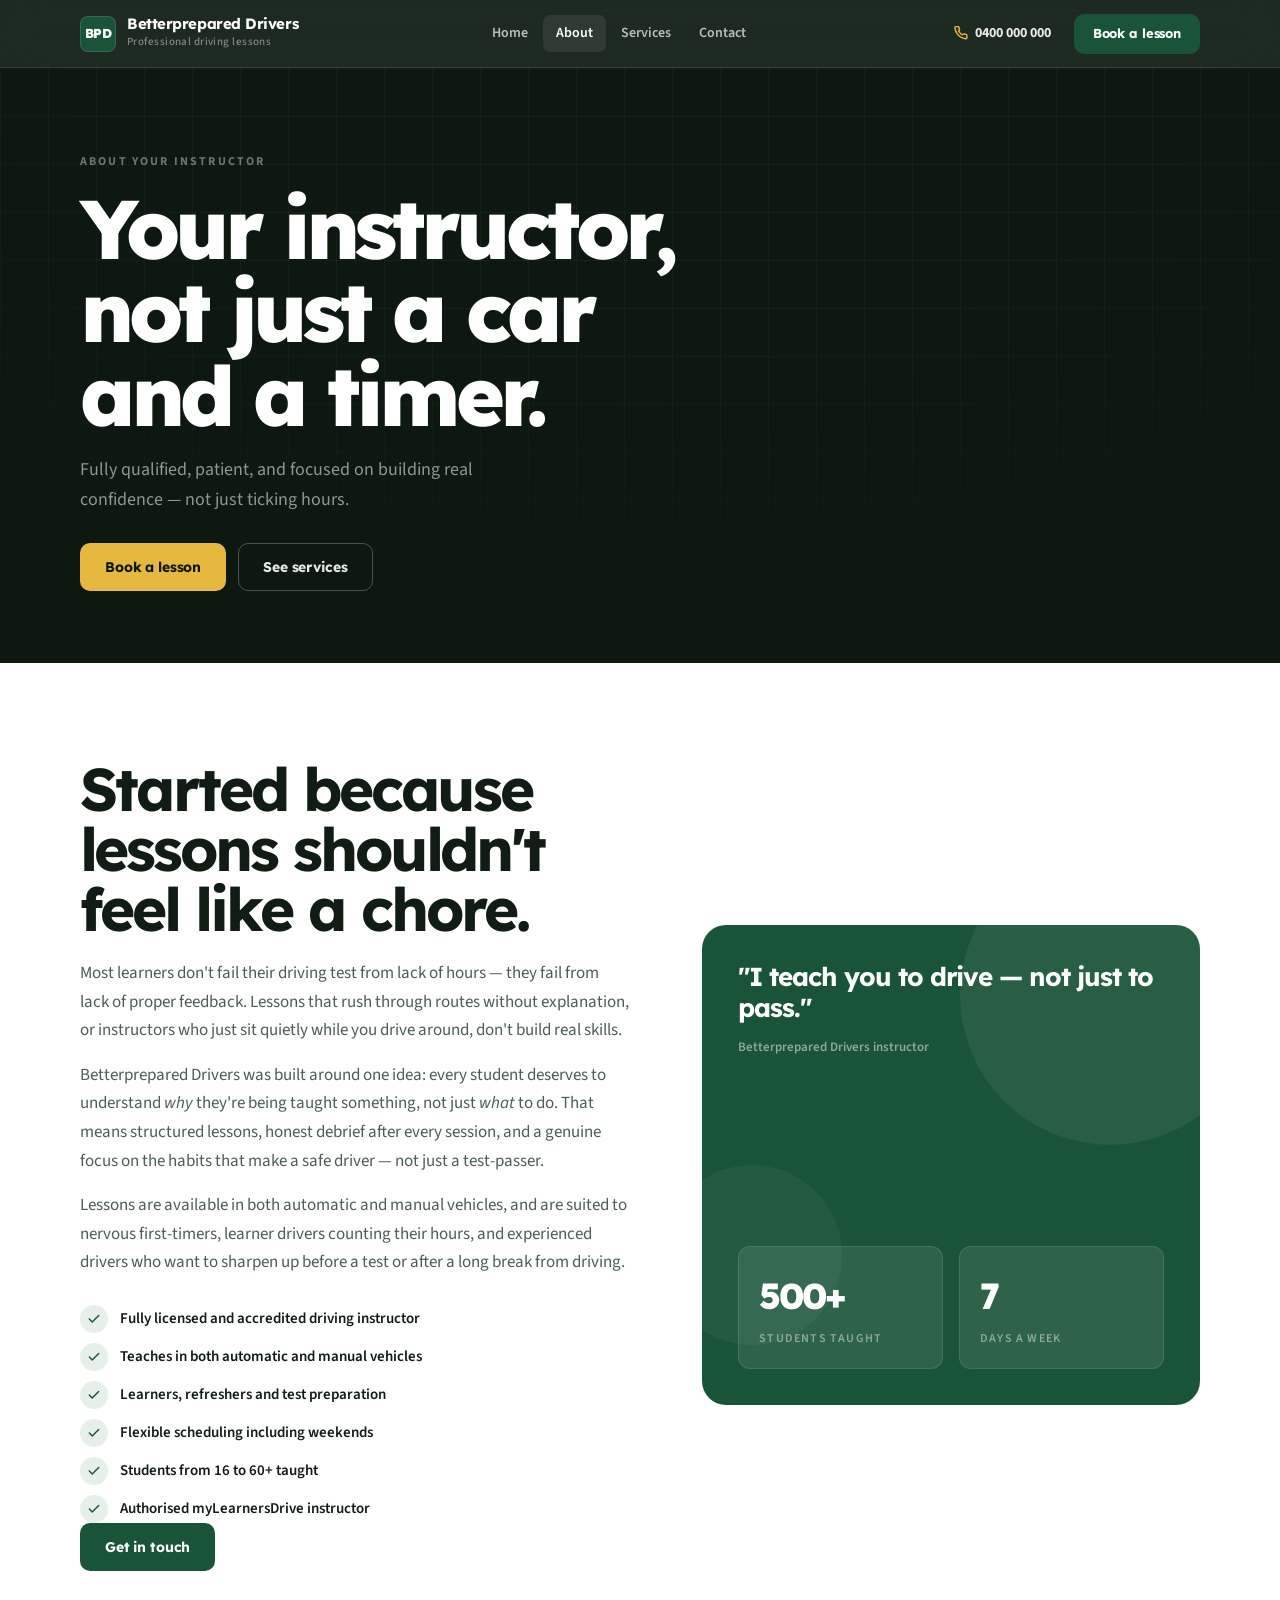
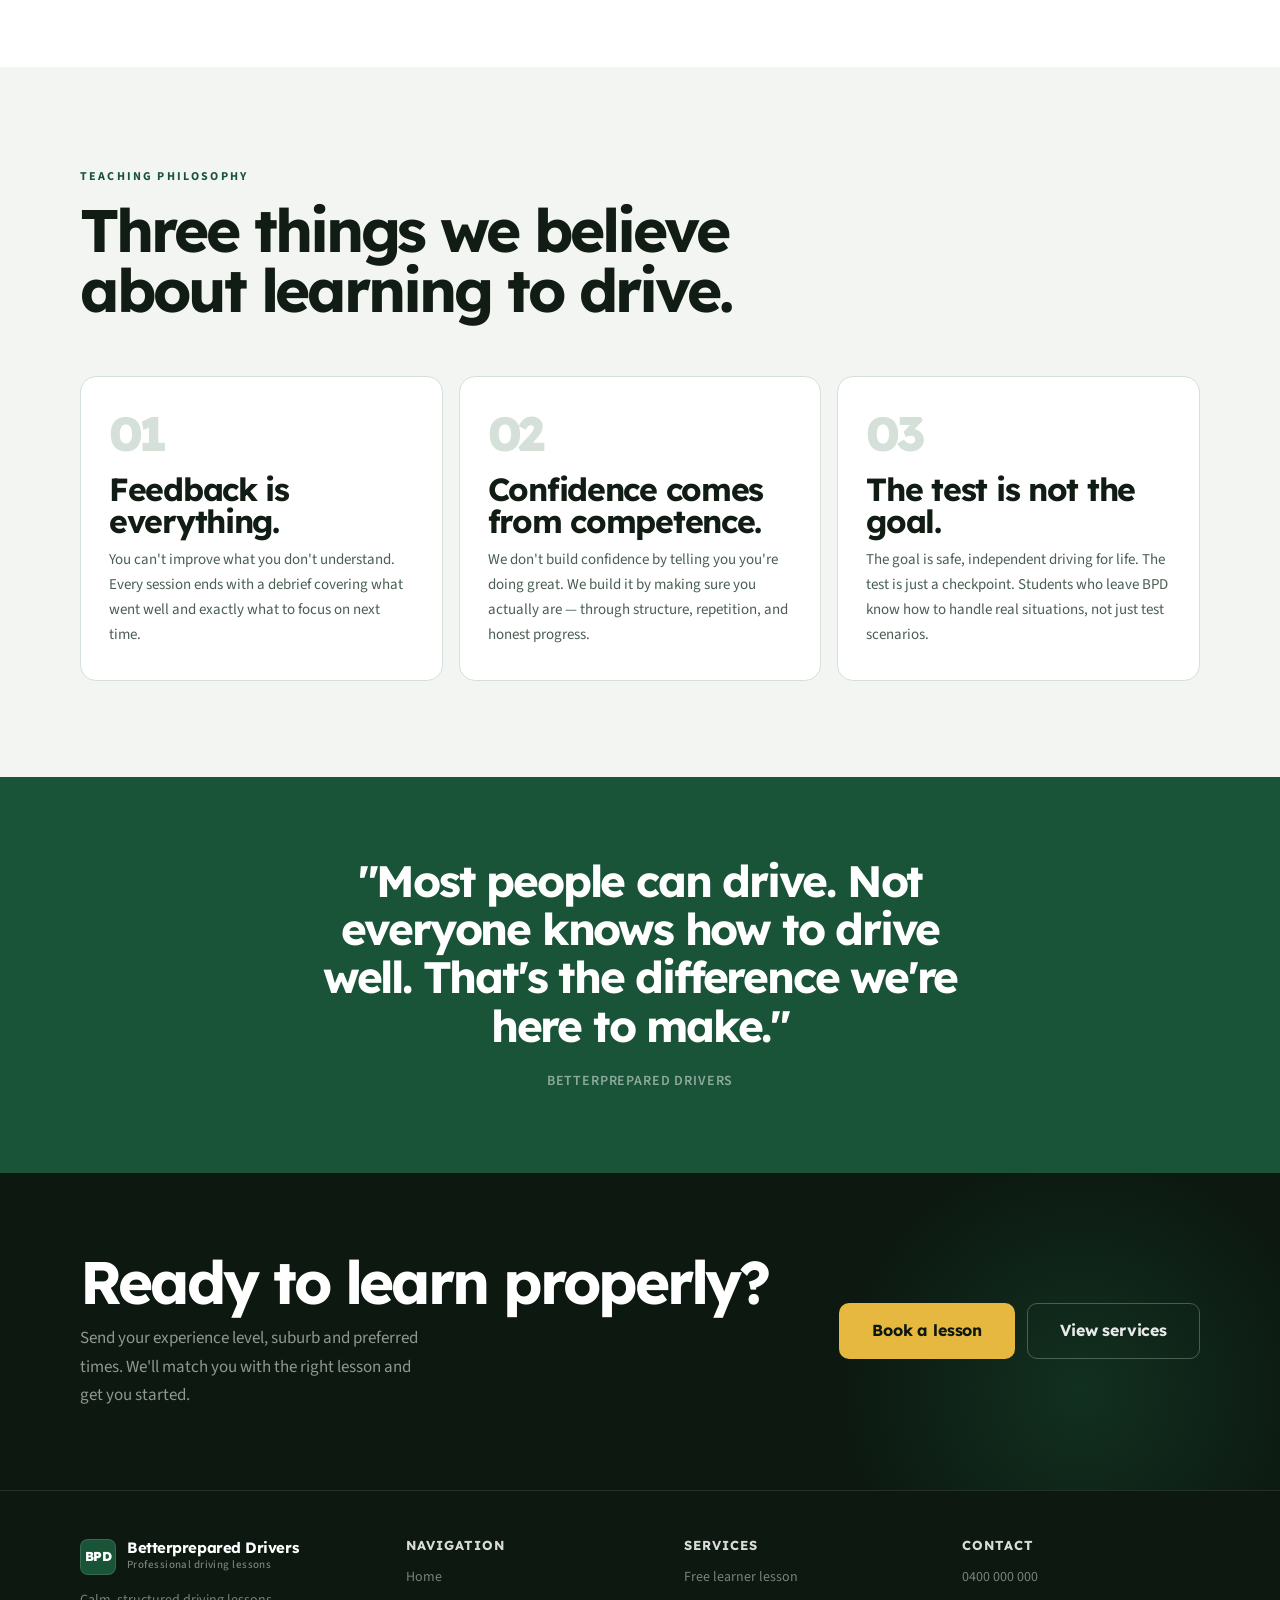
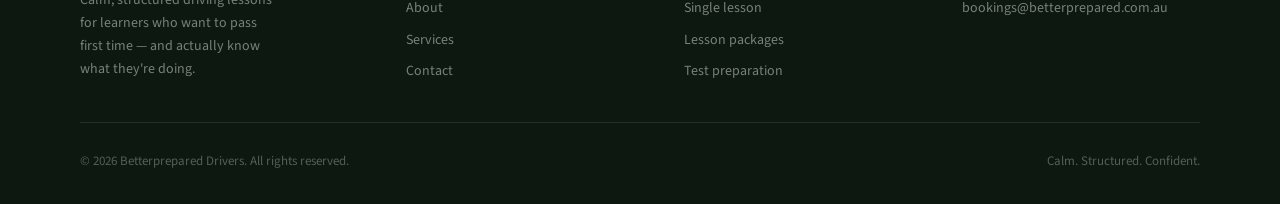
==== about.html @ ff19d05d "Rebuild: 4-page multipage site with shared CSS/JS, dark theme, scroll reveal, counters, FAQ accordio" ====
<!doctype html>
<html lang="en">
<head>
  <meta charset="utf-8">
  <meta name="viewport" content="width=device-width, initial-scale=1">
  <title>About — Betterprepared Drivers</title>
  <meta name="description" content="Meet your driving instructor at Betterprepared Drivers. Fully qualified, patient, and focused on building real confidence behind the wheel.">
  <link rel="preconnect" href="https://fonts.googleapis.com">
  <link rel="preconnect" href="https://fonts.gstatic.com" crossorigin>
  <link rel="stylesheet" href="css/style.css">
</head>
<body>

<nav id="nav" role="navigation" aria-label="Main">
  <div class="wrap nav-inner">
    <a class="nav-logo" href="/" aria-label="BPD home">
      <span class="nav-logo-mark" aria-hidden="true">BPD</span>
      <span class="nav-logo-text">
        <strong>Betterprepared Drivers</strong>
        <small>Professional driving lessons</small>
      </span>
    </a>
    <div class="nav-links">
      <a href="/">Home</a>
      <a href="about.html" class="active">About</a>
      <a href="services.html">Services</a>
      <a href="contact.html">Contact</a>
    </div>
    <div class="nav-right">
      <a class="nav-phone" href="tel:+61400000000">
        <svg width="14" height="14" fill="none" stroke="currentColor" stroke-width="2.5" stroke-linecap="round" stroke-linejoin="round" viewBox="0 0 24 24" aria-hidden="true"><path d="M22 16.92v3a2 2 0 0 1-2.18 2 19.79 19.79 0 0 1-8.63-3.07A19.5 19.5 0 0 1 4.69 12 19.79 19.79 0 0 1 1.61 3.18 2 2 0 0 1 3.59 1h3a2 2 0 0 1 2 1.72c.127.96.361 1.903.7 2.81a2 2 0 0 1-.45 2.11L7.91 8.56a16 16 0 0 0 6.53 6.53l.97-.97a2 2 0 0 1 2.11-.45c.907.339 1.85.573 2.81.7A2 2 0 0 1 22 16.92z"/></svg>
        0400 000 000
      </a>
      <a class="btn btn-green btn-sm" href="contact.html">Book a lesson</a>
      <button class="nav-burger" id="burger" aria-label="Open menu" aria-expanded="false" aria-controls="drawer">
        <span></span><span></span><span></span>
      </button>
    </div>
  </div>
</nav>

<div class="nav-drawer" id="drawer" role="menu">
  <a href="/" role="menuitem">Home</a>
  <a href="about.html" role="menuitem">About</a>
  <a href="services.html" role="menuitem">Services</a>
  <a href="contact.html" role="menuitem">Contact</a>
  <a href="tel:+61400000000" role="menuitem">Call: 0400 000 000</a>
  <a class="btn btn-green" href="contact.html" role="menuitem">Book a lesson</a>
</div>

<main>

  <!-- ── PAGE HERO ── -->
  <section class="page-hero" aria-label="Page header">
    <div class="wrap page-hero-content">
      <span style="display:inline-block;font-size:12px;font-weight:700;letter-spacing:.18em;text-transform:uppercase;color:rgba(255,255,255,.4);margin-bottom:16px;">About your instructor</span>
      <h1>Your instructor,<br>not just a car<br>and a timer.</h1>
      <p>Fully qualified, patient, and focused on building real confidence — not just ticking hours.</p>
      <div class="page-hero-actions">
        <a class="btn btn-gold" href="contact.html">Book a lesson</a>
        <a class="btn btn-outline-white" href="services.html">See services</a>
      </div>
    </div>
  </section>

  <!-- ── STORY ── -->
  <section class="section section--white">
    <div class="wrap">
      <div class="story-grid">
        <div class="story-content reveal">
          <h2>Started because lessons shouldn't feel like a chore.</h2>
          <p>Most learners don't fail their driving test from lack of hours — they fail from lack of proper feedback. Lessons that rush through routes without explanation, or instructors who just sit quietly while you drive around, don't build real skills.</p>
          <p>Betterprepared Drivers was built around one idea: every student deserves to understand <em>why</em> they're being taught something, not just <em>what</em> to do. That means structured lessons, honest debrief after every session, and a genuine focus on the habits that make a safe driver — not just a test-passer.</p>
          <p>Lessons are available in both automatic and manual vehicles, and are suited to nervous first-timers, learner drivers counting their hours, and experienced drivers who want to sharpen up before a test or after a long break from driving.</p>
          <div class="cred-grid">
            <div class="cred-item">
              <span class="cred-icon">
                <svg width="14" height="14" fill="none" stroke="currentColor" stroke-width="2.5" stroke-linecap="round" stroke-linejoin="round" viewBox="0 0 24 24" aria-hidden="true"><polyline points="20 6 9 17 4 12"/></svg>
              </span>
              Fully licensed and accredited driving instructor
            </div>
            <div class="cred-item">
              <span class="cred-icon">
                <svg width="14" height="14" fill="none" stroke="currentColor" stroke-width="2.5" stroke-linecap="round" stroke-linejoin="round" viewBox="0 0 24 24" aria-hidden="true"><polyline points="20 6 9 17 4 12"/></svg>
              </span>
              Teaches in both automatic and manual vehicles
            </div>
            <div class="cred-item">
              <span class="cred-icon">
                <svg width="14" height="14" fill="none" stroke="currentColor" stroke-width="2.5" stroke-linecap="round" stroke-linejoin="round" viewBox="0 0 24 24" aria-hidden="true"><polyline points="20 6 9 17 4 12"/></svg>
              </span>
              Learners, refreshers and test preparation
            </div>
            <div class="cred-item">
              <span class="cred-icon">
                <svg width="14" height="14" fill="none" stroke="currentColor" stroke-width="2.5" stroke-linecap="round" stroke-linejoin="round" viewBox="0 0 24 24" aria-hidden="true"><polyline points="20 6 9 17 4 12"/></svg>
              </span>
              Flexible scheduling including weekends
            </div>
            <div class="cred-item">
              <span class="cred-icon">
                <svg width="14" height="14" fill="none" stroke="currentColor" stroke-width="2.5" stroke-linecap="round" stroke-linejoin="round" viewBox="0 0 24 24" aria-hidden="true"><polyline points="20 6 9 17 4 12"/></svg>
              </span>
              Students from 16 to 60+ taught
            </div>
            <div class="cred-item">
              <span class="cred-icon">
                <svg width="14" height="14" fill="none" stroke="currentColor" stroke-width="2.5" stroke-linecap="round" stroke-linejoin="round" viewBox="0 0 24 24" aria-hidden="true"><polyline points="20 6 9 17 4 12"/></svg>
              </span>
              Authorised myLearnersDrive instructor
            </div>
          </div>
          <a class="btn btn-green" href="contact.html">Get in touch</a>
        </div>

        <div class="reveal reveal-delay-2">
          <div class="story-visual">
            <div class="visual-quote">
              <p>"I teach you to drive — not just to pass."</p>
              <cite>Betterprepared Drivers instructor</cite>
            </div>
            <div class="visual-stat-row">
              <div class="visual-stat">
                <strong>500+</strong>
                <span>Students taught</span>
              </div>
              <div class="visual-stat">
                <strong>7</strong>
                <span>Days a week</span>
              </div>
            </div>
          </div>
        </div>
      </div>
    </div>
  </section>

  <!-- ── PHILOSOPHY ── -->
  <section class="section">
    <div class="wrap">
      <div class="section-header reveal">
        <span class="section-label">Teaching philosophy</span>
        <h2>Three things we believe about learning to drive.</h2>
      </div>
      <div class="phil-grid">
        <div class="phil-card reveal reveal-delay-1">
          <div class="phil-number">01</div>
          <h3>Feedback is everything.</h3>
          <p>You can't improve what you don't understand. Every session ends with a debrief covering what went well and exactly what to focus on next time.</p>
        </div>
        <div class="phil-card reveal reveal-delay-2">
          <div class="phil-number">02</div>
          <h3>Confidence comes from competence.</h3>
          <p>We don't build confidence by telling you you're doing great. We build it by making sure you actually are — through structure, repetition, and honest progress.</p>
        </div>
        <div class="phil-card reveal reveal-delay-3">
          <div class="phil-number">03</div>
          <h3>The test is not the goal.</h3>
          <p>The goal is safe, independent driving for life. The test is just a checkpoint. Students who leave BPD know how to handle real situations, not just test scenarios.</p>
        </div>
      </div>
    </div>
  </section>

  <!-- ── QUOTE ── -->
  <section class="quote-section" aria-label="Philosophy quote">
    <div class="wrap reveal">
      <blockquote>"Most people can drive. Not everyone knows how to drive well. That's the difference we're here to make."</blockquote>
      <cite>Betterprepared Drivers</cite>
    </div>
  </section>

  <!-- ── CTA ── -->
  <section class="cta-strip">
    <div class="wrap cta-strip-inner reveal">
      <div>
        <h2>Ready to learn properly?</h2>
        <p>Send your experience level, suburb and preferred times. We'll match you with the right lesson and get you started.</p>
      </div>
      <div class="cta-strip-actions">
        <a class="btn btn-gold btn-lg" href="contact.html">Book a lesson</a>
        <a class="btn btn-outline-white btn-lg" href="services.html">View services</a>
      </div>
    </div>
  </section>

</main>

<footer>
  <div class="wrap">
    <div class="footer-grid">
      <div class="footer-brand">
        <div class="nav-logo">
          <span class="nav-logo-mark" aria-hidden="true">BPD</span>
          <span class="nav-logo-text">
            <strong>Betterprepared Drivers</strong>
            <small>Professional driving lessons</small>
          </span>
        </div>
        <p>Calm, structured driving lessons for learners who want to pass first time — and actually know what they're doing.</p>
      </div>
      <div class="footer-col">
        <h4>Navigation</h4>
        <nav class="footer-links" aria-label="Footer">
          <a href="/">Home</a>
          <a href="about.html">About</a>
          <a href="services.html">Services</a>
          <a href="contact.html">Contact</a>
        </nav>
      </div>
      <div class="footer-col">
        <h4>Services</h4>
        <nav class="footer-links" aria-label="Services">
          <a href="services.html#free">Free learner lesson</a>
          <a href="services.html#single">Single lesson</a>
          <a href="services.html#package">Lesson packages</a>
          <a href="services.html#test">Test preparation</a>
        </nav>
      </div>
      <div class="footer-col">
        <h4>Contact</h4>
        <div class="footer-links">
          <a href="tel:+61400000000">0400 000 000</a>
          <a href="mailto:bookings@betterprepared.com.au">bookings@betterprepared.com.au</a>
        </div>
      </div>
    </div>
    <div class="footer-bottom">
      <span>© 2026 Betterprepared Drivers. All rights reserved.</span>
      <span>Calm. Structured. Confident.</span>
    </div>
  </div>
</footer>

<script src="js/main.js" defer></script>
</body>
</html>
---- css/style.css ----
/* ─────────────────────────────────────────
   BPD DRIVING SCHOOL — Design System
   Fonts: Lexend (headings) + Source Sans 3 (body)
   ───────────────────────────────────────── */

@import url('https://fonts.googleapis.com/css2?family=Lexend:wght@300;400;500;600;700;800&family=Source+Sans+3:wght@300;400;500;600;700&display=swap');

/* ── TOKENS ── */
:root {
  --green:       #1a5438;
  --green-hover: #1f6644;
  --green-pale:  #e6f0e9;
  --gold:        #e6b840;
  --gold-pale:   #fdf6e0;

  --dark:        #0c1810;
  --dark-2:      #142018;
  --ink:         #111c14;
  --mid:         #4a5e52;
  --faint:       #8fa898;

  --bg:          #f3f5f3;
  --white:       #ffffff;
  --rule:        #d4e0d8;
  --rule-dark:   rgba(255,255,255,.10);

  --shadow-sm:   0 1px 3px rgba(12,24,16,.08);
  --shadow:      0 4px 20px rgba(12,24,16,.10);
  --shadow-lg:   0 16px 56px rgba(12,24,16,.14);
  --shadow-hero: 0 32px 80px rgba(12,24,16,.24);

  --ease:        cubic-bezier(0.16, 1, 0.3, 1);
  --ease-io:     cubic-bezier(0.4, 0, 0.2, 1);

  --r:    10px;
  --r-lg: 16px;
  --r-xl: 24px;

  --wrap: min(1120px, calc(100% - 48px));
  --section-y: 96px;
}

/* ── RESET ── */
*, *::before, *::after { box-sizing: border-box; margin: 0; padding: 0; }
html { scroll-behavior: smooth; font-size: 16px; }
body { background: var(--bg); color: var(--ink); font-family: 'Source Sans 3', system-ui, sans-serif; line-height: 1.6; -webkit-font-smoothing: antialiased; overflow-x: hidden; }
img { display: block; max-width: 100%; }
a { color: inherit; text-decoration: none; }
button { font: inherit; cursor: pointer; border: none; background: none; }
ul { list-style: none; }

/* ── BASE TYPOGRAPHY ── */
h1, h2, h3, h4, h5 {
  font-family: 'Lexend', sans-serif;
  line-height: 1.0;
  letter-spacing: -0.04em;
  font-weight: 700;
}

h1 { font-size: clamp(52px, 7.5vw, 104px); font-weight: 800; letter-spacing: -0.06em; }
h2 { font-size: clamp(36px, 5vw, 60px); letter-spacing: -0.05em; }
h3 { font-size: clamp(22px, 3vw, 32px); letter-spacing: -0.04em; }
h4 { font-size: clamp(18px, 2vw, 22px); letter-spacing: -0.03em; }

p { font-size: 17px; line-height: 1.68; color: var(--mid); }

strong { font-weight: 700; color: var(--ink); }

/* ── LAYOUT ── */
.wrap { width: var(--wrap); margin: 0 auto; }

.section { padding: var(--section-y) 0; }
.section--dark { background: var(--dark); }
.section--green { background: var(--green); }
.section--white { background: var(--white); }

hr.rule { border: none; border-top: 1px solid var(--rule); }

/* ── NAV ── */
#nav {
  position: sticky;
  top: 0;
  z-index: 100;
  height: 68px;
  display: flex;
  align-items: center;
  background: rgba(11,24,16,.92);
  border-bottom: 1px solid var(--rule-dark);
  backdrop-filter: blur(20px);
  -webkit-backdrop-filter: blur(20px);
  transition: background var(--ease-io) 200ms;
}

#nav.scrolled {
  background: rgba(11,24,16,.97);
}

.nav-inner {
  display: flex;
  align-items: center;
  justify-content: space-between;
  gap: 24px;
}

.nav-logo {
  display: flex;
  align-items: center;
  gap: 11px;
  flex-shrink: 0;
}

.nav-logo-mark {
  width: 36px;
  height: 36px;
  background: var(--green);
  border-radius: 8px;
  display: grid;
  place-items: center;
  font-family: 'Lexend', sans-serif;
  font-size: 13px;
  font-weight: 800;
  color: #fff;
  letter-spacing: -0.05em;
  border: 1px solid rgba(255,255,255,.12);
}

.nav-logo-text strong {
  display: block;
  font-family: 'Lexend', sans-serif;
  font-size: 15px;
  font-weight: 700;
  color: #fff;
  letter-spacing: -0.03em;
  line-height: 1.1;
}

.nav-logo-text small {
  display: block;
  font-size: 11px;
  font-weight: 500;
  color: rgba(255,255,255,.45);
  letter-spacing: .04em;
}

.nav-links {
  display: flex;
  align-items: center;
  gap: 2px;
}

.nav-links a {
  padding: 7px 13px;
  border-radius: 7px;
  font-size: 14px;
  font-weight: 600;
  color: rgba(255,255,255,.7);
  transition: color var(--ease-io) 150ms, background var(--ease-io) 150ms;
}

.nav-links a:hover,
.nav-links a.active {
  color: #fff;
  background: rgba(255,255,255,.08);
}

.nav-links a.active {
  color: #fff;
}

.nav-right {
  display: flex;
  align-items: center;
  gap: 10px;
}

.nav-phone {
  display: flex;
  align-items: center;
  gap: 7px;
  font-size: 14px;
  font-weight: 700;
  color: rgba(255,255,255,.9);
  padding: 7px 13px;
  border-radius: 7px;
  transition: background var(--ease-io) 150ms;
}

.nav-phone:hover { background: rgba(255,255,255,.08); }
.nav-phone svg { color: var(--gold); flex-shrink: 0; }

/* ── HAMBURGER ── */
.nav-burger {
  display: none;
  flex-direction: column;
  justify-content: center;
  gap: 5px;
  width: 36px;
  height: 36px;
  padding: 6px;
  cursor: pointer;
  border-radius: 7px;
  transition: background var(--ease-io) 150ms;
}

.nav-burger:hover { background: rgba(255,255,255,.08); }

.nav-burger span {
  display: block;
  height: 2px;
  background: rgba(255,255,255,.85);
  border-radius: 2px;
  transition: transform var(--ease) 250ms, opacity var(--ease-io) 150ms, width var(--ease-io) 150ms;
}

.nav-burger span:first-child  { width: 22px; }
.nav-burger span:nth-child(2) { width: 16px; }
.nav-burger span:last-child   { width: 20px; }

body.nav-open .nav-burger span:first-child  { transform: translateY(7px) rotate(45deg); width: 22px; }
body.nav-open .nav-burger span:nth-child(2) { opacity: 0; }
body.nav-open .nav-burger span:last-child   { transform: translateY(-7px) rotate(-45deg); width: 22px; }

/* ── MOBILE DRAWER ── */
.nav-drawer {
  display: none;
  position: fixed;
  top: 68px;
  left: 0;
  right: 0;
  background: var(--dark-2);
  border-bottom: 1px solid var(--rule-dark);
  padding: 16px;
  z-index: 99;
  flex-direction: column;
  gap: 4px;
  transform: translateY(-8px);
  opacity: 0;
  transition: transform var(--ease) 250ms, opacity var(--ease-io) 200ms;
}

.nav-drawer.open {
  display: flex;
  transform: translateY(0);
  opacity: 1;
}

.nav-drawer a {
  padding: 12px 14px;
  font-size: 16px;
  font-weight: 600;
  color: rgba(255,255,255,.8);
  border-radius: 8px;
  transition: background var(--ease-io) 150ms, color var(--ease-io) 150ms;
}

.nav-drawer a:hover { background: rgba(255,255,255,.07); color: #fff; }

.nav-drawer .btn { width: 100%; justify-content: center; margin-top: 8px; }

/* ── BUTTONS ── */
.btn {
  display: inline-flex;
  align-items: center;
  justify-content: center;
  gap: 8px;
  height: 48px;
  padding: 0 24px;
  border-radius: var(--r);
  font-family: 'Lexend', sans-serif;
  font-size: 14px;
  font-weight: 700;
  letter-spacing: -0.01em;
  white-space: nowrap;
  cursor: pointer;
  transition: transform var(--ease) 180ms, box-shadow var(--ease) 180ms, background var(--ease-io) 150ms;
  border: 1.5px solid transparent;
}

.btn:hover { transform: translateY(-2px); }
.btn:active { transform: translateY(0); }

.btn-green  { background: var(--green); color: #fff; }
.btn-green:hover { background: var(--green-hover); box-shadow: 0 8px 24px rgba(26,84,56,.32); }

.btn-gold   { background: var(--gold); color: var(--dark); }
.btn-gold:hover { box-shadow: 0 8px 24px rgba(230,184,64,.32); }

.btn-outline {
  background: transparent;
  color: var(--ink);
  border-color: var(--rule);
}
.btn-outline:hover { border-color: var(--green); color: var(--green); background: var(--green-pale); box-shadow: none; }

.btn-outline-white {
  background: transparent;
  color: rgba(255,255,255,.9);
  border-color: rgba(255,255,255,.25);
}
.btn-outline-white:hover { background: rgba(255,255,255,.08); border-color: rgba(255,255,255,.4); box-shadow: none; }

.btn-white { background: #fff; color: var(--green); }
.btn-white:hover { background: var(--green-pale); box-shadow: none; }

.btn-sm { height: 40px; padding: 0 18px; font-size: 13px; }
.btn-lg { height: 56px; padding: 0 32px; font-size: 16px; }

/* ── HERO (HOME) ── */
.hero {
  background: var(--dark);
  min-height: calc(100dvh - 68px);
  display: flex;
  align-items: center;
  padding: 64px 0 80px;
  position: relative;
  overflow: hidden;
}

.hero > .wrap {
  width: var(--wrap);
  margin: 0 auto;
}

.hero::before {
  content: "";
  position: absolute;
  inset: 0;
  background-image:
    linear-gradient(rgba(255,255,255,.04) 1px, transparent 1px),
    linear-gradient(90deg, rgba(255,255,255,.04) 1px, transparent 1px);
  background-size: 48px 48px;
  mask-image: radial-gradient(ellipse 80% 70% at 50% 40%, #000 20%, transparent 100%);
  pointer-events: none;
}

.hero::after {
  content: "";
  position: absolute;
  width: 600px;
  height: 600px;
  border-radius: 50%;
  background: radial-gradient(circle, rgba(26,84,56,.35), transparent 70%);
  top: -100px;
  right: -100px;
  pointer-events: none;
}

.hero-content { position: relative; z-index: 2; }

.hero-label {
  display: inline-flex;
  align-items: center;
  gap: 10px;
  margin-bottom: 24px;
  font-size: 12px;
  font-weight: 700;
  letter-spacing: .18em;
  text-transform: uppercase;
  color: var(--gold);
}

.hero-label::before {
  content: "";
  display: block;
  width: 24px;
  height: 2px;
  background: var(--gold);
  border-radius: 2px;
}

.hero h1 {
  color: #fff;
  line-height: .92;
  max-width: 12ch;
}

.hero h1 em {
  font-style: normal;
  color: var(--gold);
}

.hero-sub {
  max-width: 46ch;
  margin-top: 24px;
  color: rgba(255,255,255,.6);
  font-size: 18px;
  line-height: 1.6;
}

.hero-actions {
  display: flex;
  gap: 12px;
  flex-wrap: wrap;
  margin-top: 36px;
}

.hero-meta {
  display: flex;
  gap: 0;
  margin-top: 44px;
  padding-top: 32px;
  border-top: 1px solid var(--rule-dark);
}

.hero-stat {
  padding-right: 28px;
  margin-right: 28px;
  border-right: 1px solid var(--rule-dark);
}

.hero-stat:last-child { border: none; margin-right: 0; padding-right: 0; }

.hero-stat strong {
  display: block;
  font-family: 'Lexend', sans-serif;
  font-size: 28px;
  font-weight: 800;
  letter-spacing: -0.05em;
  color: #fff;
}

.hero-stat span {
  display: block;
  font-size: 12px;
  font-weight: 600;
  text-transform: uppercase;
  letter-spacing: .1em;
  color: rgba(255,255,255,.4);
  margin-top: 2px;
}

/* ── SCENE WRAP ── */
.scene-wrap {
  position: relative;
  z-index: 2;
  border-radius: var(--r-xl);
  overflow: hidden;
  min-height: 560px;
  border: 1px solid rgba(255,255,255,.1);
  box-shadow: var(--shadow-hero);
  background: linear-gradient(160deg, #1a3028 0%, #0c1810 60%, #162018 100%);
}

#canvas {
  position: absolute;
  inset: 0;
  width: 100%;
  height: 100%;
}

.scene-chip {
  position: absolute;
  bottom: 16px;
  left: 16px;
  right: 16px;
  display: flex;
  align-items: center;
  justify-content: space-between;
  gap: 12px;
  padding: 14px 18px;
  background: rgba(12,24,16,.72);
  backdrop-filter: blur(16px);
  border-radius: 12px;
  border: 1px solid rgba(255,255,255,.1);
}

.scene-chip p { font-size: 13px; font-weight: 700; color: #fff; margin: 0; }
.scene-chip span { font-size: 11px; font-weight: 500; color: rgba(255,255,255,.45); display: block; margin-top: 2px; }

.chip-badge {
  flex-shrink: 0;
  padding: 6px 12px;
  border-radius: 999px;
  background: rgba(230,184,64,.15);
  border: 1px solid rgba(230,184,64,.25);
  color: var(--gold);
  font-size: 12px;
  font-weight: 700;
}

/* ── MARQUEE ── */
.marquee-strip {
  background: var(--green);
  padding: 14px 0;
  overflow: hidden;
}

.marquee-track {
  display: flex;
  gap: 40px;
  width: max-content;
  animation: marquee 28s linear infinite;
}

.marquee-track:hover { animation-play-state: paused; }

@keyframes marquee {
  from { transform: translateX(0); }
  to   { transform: translateX(-50%); }
}

.marquee-item {
  display: flex;
  align-items: center;
  gap: 10px;
  white-space: nowrap;
  font-size: 13px;
  font-weight: 700;
  color: rgba(255,255,255,.85);
  letter-spacing: .02em;
}

.marquee-item svg {
  color: var(--gold);
  flex-shrink: 0;
}

.marquee-dot {
  width: 4px;
  height: 4px;
  border-radius: 50%;
  background: rgba(255,255,255,.3);
  flex-shrink: 0;
}

/* ── SECTION HEADER ── */
.section-header {
  margin-bottom: 56px;
}

.section-header.center { text-align: center; }

.section-label {
  display: inline-block;
  font-size: 12px;
  font-weight: 700;
  letter-spacing: .18em;
  text-transform: uppercase;
  color: var(--green);
  margin-bottom: 14px;
}

.section-label--gold { color: var(--gold); }
.section-label--white { color: rgba(255,255,255,.5); }

.section-header h2 { max-width: 18ch; }
.section-header.center h2 { max-width: 100%; }

.section-header p {
  max-width: 54ch;
  margin-top: 16px;
  font-size: 18px;
}

.section-header.center p { margin: 16px auto 0; }

/* ── STATS SECTION ── */
.stats-grid {
  display: grid;
  grid-template-columns: repeat(4, 1fr);
  gap: 0;
  border: 1px solid var(--rule);
  border-radius: var(--r-lg);
  overflow: hidden;
  background: var(--white);
  box-shadow: var(--shadow);
}

.stat-block {
  padding: 36px 32px;
  border-right: 1px solid var(--rule);
  transition: background var(--ease-io) 200ms;
}

.stat-block:last-child { border-right: none; }

.stat-block:hover { background: var(--green-pale); }

.stat-number {
  font-family: 'Lexend', sans-serif;
  font-size: 52px;
  font-weight: 800;
  letter-spacing: -0.06em;
  color: var(--green);
  line-height: 1;
  transition: transform var(--ease) 300ms;
}

.stat-block:hover .stat-number { transform: scale(1.04); }

.stat-suffix { font-size: 28px; color: var(--gold); }

.stat-label {
  margin-top: 8px;
  font-size: 14px;
  font-weight: 600;
  color: var(--mid);
  line-height: 1.4;
}

/* ── STEPS (HOW IT WORKS) ── */
.steps-grid {
  display: grid;
  grid-template-columns: repeat(3, 1fr);
  gap: 24px;
  position: relative;
}

.steps-grid::before {
  content: "";
  position: absolute;
  top: 24px;
  left: calc(33.33% / 2);
  right: calc(33.33% / 2);
  height: 1px;
  background: linear-gradient(90deg, var(--green) 0%, var(--green) 100%);
  opacity: .2;
  pointer-events: none;
}

.step-card {
  background: var(--white);
  border: 1px solid var(--rule);
  border-radius: var(--r-lg);
  padding: 32px 28px;
  position: relative;
  transition: transform var(--ease) 200ms, box-shadow var(--ease) 200ms;
}

.step-card:hover { transform: translateY(-4px); box-shadow: var(--shadow-lg); }

.step-num {
  width: 48px;
  height: 48px;
  border-radius: 12px;
  background: var(--dark);
  color: #fff;
  display: grid;
  place-items: center;
  font-family: 'Lexend', sans-serif;
  font-size: 15px;
  font-weight: 800;
  margin-bottom: 20px;
}

.step-card h3 { font-size: 22px; margin-bottom: 10px; }
.step-card p  { font-size: 15px; }

/* ── SERVICE CARDS (HOME PREVIEW) ── */
.service-cards {
  display: grid;
  grid-template-columns: repeat(2, 1fr);
  gap: 16px;
}

.sc {
  background: var(--white);
  border: 1px solid var(--rule);
  border-radius: var(--r-lg);
  padding: 32px;
  display: flex;
  flex-direction: column;
  gap: 12px;
  position: relative;
  overflow: hidden;
  transition: transform var(--ease) 200ms, box-shadow var(--ease) 200ms, border-color var(--ease-io) 150ms;
}

.sc:hover { transform: translateY(-3px); box-shadow: var(--shadow-lg); border-color: var(--green); }

.sc::before {
  content: "";
  position: absolute;
  left: 0;
  top: 0;
  bottom: 0;
  width: 3px;
  background: var(--rule);
  transition: background var(--ease-io) 200ms;
}

.sc:hover::before { background: var(--green); }

.sc.featured { background: var(--green); border-color: transparent; color: #fff; }
.sc.featured::before { background: var(--gold); }

.sc-tag {
  font-size: 11px;
  font-weight: 700;
  letter-spacing: .14em;
  text-transform: uppercase;
  color: var(--green);
}

.sc.featured .sc-tag { color: rgba(255,255,255,.5); }

.sc h3 { font-size: 22px; letter-spacing: -0.04em; }
.sc p  { font-size: 15px; color: var(--mid); flex: 1; line-height: 1.6; }
.sc.featured p { color: rgba(255,255,255,.7); }

.sc-list {
  display: grid;
  gap: 6px;
}

.sc-list li {
  display: flex;
  align-items: flex-start;
  gap: 10px;
  font-size: 14px;
  font-weight: 600;
  color: var(--mid);
}

.sc-list li svg { flex-shrink: 0; margin-top: 3px; color: var(--green); }
.sc.featured .sc-list li { color: rgba(255,255,255,.75); }
.sc.featured .sc-list li svg { color: var(--gold); }

.sc .btn { align-self: flex-start; margin-top: 4px; }

/* ── TESTIMONIALS ── */
.testimonials-grid {
  display: grid;
  grid-template-columns: repeat(3, 1fr);
  gap: 16px;
}

.review {
  background: var(--white);
  border: 1px solid var(--rule);
  border-radius: var(--r-lg);
  padding: 28px;
  display: flex;
  flex-direction: column;
  gap: 16px;
  transition: transform var(--ease) 200ms, box-shadow var(--ease) 200ms;
}

.review:hover { transform: translateY(-3px); box-shadow: var(--shadow); }

.review-stars {
  display: flex;
  gap: 3px;
}

.review-stars svg { color: var(--gold); }

.review blockquote {
  font-size: 15px;
  line-height: 1.7;
  color: #2a3e32;
  flex: 1;
  font-style: normal;
}

.review-author {
  display: flex;
  align-items: center;
  gap: 12px;
}

.review-avatar {
  width: 38px;
  height: 38px;
  border-radius: 50%;
  background: var(--green-pale);
  display: grid;
  place-items: center;
  font-family: 'Lexend', sans-serif;
  font-size: 13px;
  font-weight: 700;
  color: var(--green);
  flex-shrink: 0;
}

.review-info strong {
  display: block;
  font-size: 14px;
  font-weight: 700;
  color: var(--ink);
}

.review-info span {
  display: block;
  font-size: 12px;
  color: var(--faint);
}

/* ── CTA STRIP ── */
.cta-strip {
  background: var(--dark);
  padding: 80px 0;
  position: relative;
  overflow: hidden;
}

.cta-strip::before {
  content: "";
  position: absolute;
  width: 500px;
  height: 500px;
  border-radius: 50%;
  background: radial-gradient(circle, rgba(26,84,56,.4), transparent 70%);
  bottom: -150px;
  right: -50px;
  pointer-events: none;
}

.cta-strip-inner {
  display: flex;
  align-items: center;
  justify-content: space-between;
  gap: 40px;
  position: relative;
  z-index: 1;
}

.cta-strip h2 { color: #fff; max-width: 18ch; line-height: .96; }
.cta-strip p  { color: rgba(255,255,255,.55); font-size: 17px; margin-top: 14px; max-width: 44ch; }

.cta-strip-actions { display: flex; gap: 12px; flex-wrap: wrap; flex-shrink: 0; }

/* ── PAGE HERO (INNER PAGES) ── */
.page-hero {
  background: var(--dark);
  padding: 80px 0 72px;
  position: relative;
  overflow: hidden;
}

.page-hero::before {
  content: "";
  position: absolute;
  inset: 0;
  background-image:
    linear-gradient(rgba(255,255,255,.035) 1px, transparent 1px),
    linear-gradient(90deg, rgba(255,255,255,.035) 1px, transparent 1px);
  background-size: 48px 48px;
  mask-image: radial-gradient(ellipse 90% 100% at 50% 0%, #000 40%, transparent 100%);
  pointer-events: none;
}

.page-hero-content { position: relative; z-index: 1; }

.page-hero h1 {
  color: #fff;
  font-size: clamp(48px, 6.5vw, 88px);
  max-width: 16ch;
}

.page-hero p {
  color: rgba(255,255,255,.55);
  font-size: 18px;
  margin-top: 18px;
  max-width: 50ch;
}

.page-hero-actions { display: flex; gap: 12px; margin-top: 28px; flex-wrap: wrap; }

/* ── ABOUT PAGE ── */
.story-grid {
  display: grid;
  grid-template-columns: 1.05fr .95fr;
  gap: 72px;
  align-items: center;
}

.story-content h2 { margin-bottom: 20px; }

.story-content p { margin-bottom: 16px; }

.story-content p:last-of-type { margin-bottom: 28px; }

.cred-grid {
  display: grid;
  gap: 10px;
  margin-top: 28px;
}

.cred-item {
  display: flex;
  align-items: center;
  gap: 12px;
  font-size: 15px;
  font-weight: 600;
  color: var(--ink);
}

.cred-icon {
  width: 28px;
  height: 28px;
  border-radius: 50%;
  background: var(--green-pale);
  display: grid;
  place-items: center;
  flex-shrink: 0;
}

.cred-icon svg { color: var(--green); }

.story-visual {
  border-radius: var(--r-xl);
  background: var(--green);
  min-height: 480px;
  display: flex;
  flex-direction: column;
  justify-content: space-between;
  padding: 36px;
  position: relative;
  overflow: hidden;
}

.story-visual::before {
  content: "";
  position: absolute;
  width: 300px;
  height: 300px;
  border-radius: 50%;
  background: rgba(255,255,255,.06);
  top: -80px;
  right: -60px;
  pointer-events: none;
}

.story-visual::after {
  content: "";
  position: absolute;
  width: 180px;
  height: 180px;
  border-radius: 50%;
  background: rgba(255,255,255,.04);
  bottom: 60px;
  left: -40px;
  pointer-events: none;
}

.visual-quote {
  position: relative;
  z-index: 1;
}

.visual-quote p {
  font-family: 'Lexend', sans-serif;
  font-size: 26px;
  font-weight: 700;
  color: #fff;
  line-height: 1.2;
  letter-spacing: -0.04em;
  margin: 0;
}

.visual-quote cite {
  display: block;
  font-size: 13px;
  font-weight: 600;
  color: rgba(255,255,255,.5);
  margin-top: 14px;
  font-style: normal;
}

.visual-stat-row {
  display: grid;
  grid-template-columns: 1fr 1fr;
  gap: 16px;
  position: relative;
  z-index: 1;
}

.visual-stat {
  background: rgba(255,255,255,.09);
  border-radius: 12px;
  padding: 20px;
  border: 1px solid rgba(255,255,255,.1);
}

.visual-stat strong {
  display: block;
  font-family: 'Lexend', sans-serif;
  font-size: 36px;
  font-weight: 800;
  letter-spacing: -0.06em;
  color: #fff;
}

.visual-stat span {
  display: block;
  font-size: 12px;
  font-weight: 600;
  color: rgba(255,255,255,.45);
  text-transform: uppercase;
  letter-spacing: .1em;
  margin-top: 4px;
}

/* ── PHILOSOPHY CARDS ── */
.phil-grid {
  display: grid;
  grid-template-columns: repeat(3, 1fr);
  gap: 16px;
}

.phil-card {
  background: var(--white);
  border: 1px solid var(--rule);
  border-radius: var(--r-lg);
  padding: 32px 28px;
  transition: transform var(--ease) 200ms, box-shadow var(--ease) 200ms;
}

.phil-card:hover { transform: translateY(-3px); box-shadow: var(--shadow-lg); }

.phil-number {
  font-family: 'Lexend', sans-serif;
  font-size: 48px;
  font-weight: 800;
  letter-spacing: -0.08em;
  color: var(--rule);
  line-height: 1;
  margin-bottom: 16px;
}

.phil-card h3 { margin-bottom: 10px; }
.phil-card p  { font-size: 15px; }

/* ── QUOTE SECTION ── */
.quote-section {
  background: var(--green);
  padding: 80px 0;
  text-align: center;
}

.quote-section blockquote {
  font-family: 'Lexend', sans-serif;
  font-size: clamp(24px, 4vw, 44px);
  font-weight: 700;
  color: #fff;
  letter-spacing: -0.05em;
  line-height: 1.1;
  max-width: 22ch;
  margin: 0 auto;
}

.quote-section cite {
  display: block;
  margin-top: 20px;
  font-size: 14px;
  font-weight: 600;
  color: rgba(255,255,255,.5);
  font-style: normal;
  letter-spacing: .06em;
  text-transform: uppercase;
}

/* ── SERVICES PAGE ── */
.service-detail {
  display: grid;
  grid-template-columns: 1fr 1fr;
  gap: 64px;
  align-items: center;
  padding: 72px 0;
  border-bottom: 1px solid var(--rule);
}

.service-detail:last-child { border-bottom: none; }

.service-detail.reverse .svc-text { order: 2; }
.service-detail.reverse .svc-visual { order: 1; }

.svc-tag {
  font-size: 11px;
  font-weight: 700;
  letter-spacing: .18em;
  text-transform: uppercase;
  color: var(--green);
  margin-bottom: 14px;
}

.svc-text h2 { font-size: clamp(28px, 4vw, 48px); margin-bottom: 18px; }
.svc-text p  { margin-bottom: 12px; }

.svc-bullets {
  display: grid;
  gap: 10px;
  margin: 20px 0 28px;
}

.svc-bullet {
  display: flex;
  align-items: flex-start;
  gap: 12px;
  font-size: 15px;
  font-weight: 600;
  color: var(--ink);
}

.svc-bullet-icon {
  width: 22px;
  height: 22px;
  border-radius: 50%;
  background: var(--green-pale);
  display: grid;
  place-items: center;
  flex-shrink: 0;
  margin-top: 2px;
}

.svc-bullet-icon svg { color: var(--green); }

.svc-visual {
  border-radius: var(--r-xl);
  min-height: 360px;
  padding: 36px;
  display: flex;
  flex-direction: column;
  justify-content: flex-end;
  position: relative;
  overflow: hidden;
}

.svc-visual.dark  { background: var(--dark); }
.svc-visual.green { background: var(--green); }
.svc-visual.slate { background: #2a3a30; }
.svc-visual.gold  { background: #3a2e0a; border: 1px solid rgba(230,184,64,.2); }

.svc-visual::before {
  content: "";
  position: absolute;
  width: 260px;
  height: 260px;
  border-radius: 50%;
  background: rgba(255,255,255,.05);
  top: -60px;
  right: -60px;
  pointer-events: none;
}

.svc-price {
  position: relative;
  z-index: 1;
  font-family: 'Lexend', sans-serif;
  font-size: 52px;
  font-weight: 800;
  color: #fff;
  letter-spacing: -0.07em;
  line-height: 1;
}

.svc-price span {
  font-size: 18px;
  font-weight: 500;
  color: rgba(255,255,255,.5);
  letter-spacing: -.01em;
  vertical-align: top;
  margin-top: 8px;
  display: inline-block;
}

.svc-visual-label {
  position: relative;
  z-index: 1;
  font-size: 13px;
  font-weight: 700;
  color: rgba(255,255,255,.45);
  margin-top: 6px;
}

/* ── FAQ ── */
.faq-list {
  display: grid;
  gap: 8px;
  max-width: 780px;
}

.faq-item {
  border: 1px solid var(--rule);
  border-radius: var(--r);
  background: var(--white);
  overflow: hidden;
}

.faq-q {
  display: flex;
  align-items: center;
  justify-content: space-between;
  gap: 16px;
  padding: 20px 24px;
  font-size: 16px;
  font-weight: 700;
  color: var(--ink);
  cursor: pointer;
  transition: background var(--ease-io) 150ms;
  user-select: none;
  width: 100%;
  text-align: left;
  background: transparent;
}

.faq-q:hover { background: var(--green-pale); }

.faq-icon {
  width: 28px;
  height: 28px;
  border-radius: 50%;
  background: var(--bg);
  display: grid;
  place-items: center;
  flex-shrink: 0;
  transition: background var(--ease-io) 150ms, transform var(--ease) 250ms;
}

.faq-icon svg { transition: transform var(--ease) 250ms; }

.faq-item.open .faq-icon { background: var(--green-pale); }
.faq-item.open .faq-icon svg { transform: rotate(45deg); color: var(--green); }

.faq-a {
  padding: 0 24px;
  max-height: 0;
  overflow: hidden;
  transition: max-height var(--ease) 350ms, padding var(--ease-io) 250ms;
}

.faq-item.open .faq-a {
  max-height: 400px;
  padding: 0 24px 20px;
}

.faq-a p { font-size: 15px; color: var(--mid); }

/* ── CONTACT PAGE ── */
.contact-methods {
  display: grid;
  grid-template-columns: repeat(3, 1fr);
  gap: 16px;
  margin-bottom: 64px;
}

.contact-method {
  background: var(--white);
  border: 1px solid var(--rule);
  border-radius: var(--r-lg);
  padding: 32px;
  display: flex;
  flex-direction: column;
  gap: 12px;
  transition: transform var(--ease) 200ms, box-shadow var(--ease) 200ms, border-color var(--ease-io) 150ms;
}

.contact-method:hover { transform: translateY(-3px); box-shadow: var(--shadow); border-color: var(--green); }

.contact-method-icon {
  width: 52px;
  height: 52px;
  border-radius: 12px;
  background: var(--green-pale);
  display: grid;
  place-items: center;
}

.contact-method-icon svg { color: var(--green); }

.contact-method h3 { font-size: 20px; margin-top: 4px; }

.contact-method p { font-size: 14px; }

.contact-method a.method-link {
  display: inline-flex;
  align-items: center;
  gap: 6px;
  font-size: 15px;
  font-weight: 700;
  color: var(--green);
  margin-top: 4px;
  transition: gap var(--ease-io) 150ms;
}

.contact-method a.method-link:hover { gap: 10px; }
.contact-method a.method-link svg { transition: transform var(--ease-io) 150ms; }
.contact-method a.method-link:hover svg { transform: translateX(2px); }

/* ── CONTACT FORM LAYOUT ── */
.contact-form-wrap {
  display: grid;
  grid-template-columns: .85fr 1.15fr;
  gap: 32px;
  align-items: stretch;
}

.form-aside {
  background: var(--dark);
  border-radius: var(--r-xl);
  padding: 40px;
  display: flex;
  flex-direction: column;
  gap: 32px;
  color: #fff;
}

.form-aside h2 { color: #fff; font-size: clamp(26px, 3.5vw, 40px); }
.form-aside p  { color: rgba(255,255,255,.55); font-size: 15px; }

.aside-links { display: flex; flex-direction: column; gap: 12px; }

.aside-link {
  display: flex;
  align-items: center;
  gap: 14px;
  color: rgba(255,255,255,.85);
  font-size: 15px;
  font-weight: 700;
  transition: color var(--ease-io) 150ms;
}

.aside-link:hover { color: #fff; }

.aside-link-icon {
  width: 42px;
  height: 42px;
  border-radius: 10px;
  background: rgba(255,255,255,.08);
  display: grid;
  place-items: center;
  flex-shrink: 0;
  border: 1px solid rgba(255,255,255,.08);
}

.aside-link-icon svg { color: var(--gold); }

.form-card {
  background: var(--white);
  border: 1px solid var(--rule);
  border-radius: var(--r-xl);
  padding: 40px;
}

.form-card h3 { font-size: 24px; margin-bottom: 6px; }
.form-card > p { font-size: 14px; color: var(--mid); margin-bottom: 28px; }

/* ── FORM ELEMENTS ── */
.form-grid { display: grid; gap: 14px; }
.form-row  { display: grid; grid-template-columns: 1fr 1fr; gap: 14px; }

.form-label {
  display: block;
  font-size: 13px;
  font-weight: 700;
  color: var(--ink);
  margin-bottom: 6px;
  letter-spacing: .01em;
}

.form-input,
.form-select,
.form-textarea {
  width: 100%;
  border: 1.5px solid var(--rule);
  border-radius: var(--r);
  background: var(--bg);
  padding: 13px 16px;
  font: 400 15px/1.4 'Source Sans 3', sans-serif;
  color: var(--ink);
  outline: none;
  transition: border-color var(--ease-io) 150ms, box-shadow var(--ease-io) 150ms;
  -webkit-appearance: none;
}

.form-input:focus,
.form-select:focus,
.form-textarea:focus {
  border-color: var(--green);
  box-shadow: 0 0 0 3px rgba(26,84,56,.1);
  background: var(--white);
}

.form-textarea { min-height: 110px; resize: vertical; }
.form-select { cursor: pointer; }

.form-submit {
  width: 100%;
  height: 52px;
  border-radius: var(--r);
  background: var(--green);
  color: #fff;
  font: 700 15px 'Lexend', sans-serif;
  cursor: pointer;
  border: none;
  transition: background var(--ease-io) 150ms, transform var(--ease) 180ms, box-shadow var(--ease) 180ms;
  letter-spacing: -0.01em;
}

.form-submit:hover {
  background: var(--green-hover);
  transform: translateY(-2px);
  box-shadow: 0 8px 24px rgba(26,84,56,.28);
}

/* ── FOOTER ── */
footer {
  background: var(--dark);
  padding: 48px 0 32px;
  border-top: 1px solid var(--rule-dark);
}

.footer-grid {
  display: grid;
  grid-template-columns: 1.2fr 1fr 1fr 1fr;
  gap: 40px;
  padding-bottom: 40px;
  border-bottom: 1px solid var(--rule-dark);
  margin-bottom: 28px;
}

.footer-brand p {
  font-size: 14px;
  color: rgba(255,255,255,.45);
  line-height: 1.65;
  margin-top: 14px;
  max-width: 28ch;
}

.footer-col h4 {
  font-size: 13px;
  font-weight: 700;
  color: rgba(255,255,255,.85);
  letter-spacing: .08em;
  text-transform: uppercase;
  margin-bottom: 14px;
}

.footer-links {
  display: flex;
  flex-direction: column;
  gap: 9px;
}

.footer-links a {
  font-size: 14px;
  color: rgba(255,255,255,.45);
  transition: color var(--ease-io) 150ms;
}

.footer-links a:hover { color: rgba(255,255,255,.9); }

.footer-bottom {
  display: flex;
  justify-content: space-between;
  align-items: center;
  gap: 20px;
}

.footer-bottom span {
  font-size: 13px;
  color: rgba(255,255,255,.3);
}

/* ── SCROLL REVEAL ── */
.reveal {
  opacity: 0;
  transform: translateY(20px);
  transition: opacity var(--ease) 500ms, transform var(--ease) 500ms;
}

.reveal.visible {
  opacity: 1;
  transform: none;
}

.reveal-delay-1 { transition-delay: 100ms; }
.reveal-delay-2 { transition-delay: 200ms; }
.reveal-delay-3 { transition-delay: 300ms; }
.reveal-delay-4 { transition-delay: 400ms; }

/* ── RESPONSIVE ── */
@media (max-width: 1024px) {
  :root { --section-y: 72px; }
  .footer-grid { grid-template-columns: 1fr 1fr; }
  .stats-grid { grid-template-columns: repeat(2, 1fr); }
  .stat-block:nth-child(2) { border-right: none; }
  .stat-block:nth-child(3) { border-top: 1px solid var(--rule); }
  .stat-block:nth-child(4) { border-top: 1px solid var(--rule); }
}

@media (max-width: 860px) {
  :root { --section-y: 60px; --wrap: calc(100% - 36px); }

  .nav-links, .nav-phone { display: none; }
  .nav-burger { display: flex; }

  .hero {
    grid-template-columns: 1fr;
    min-height: auto;
    padding: 48px 0 64px;
  }

  .hero h1 { font-size: clamp(48px, 13vw, 72px); }

  .scene-wrap { min-height: 420px; }

  .story-grid,
  .contact-form-wrap,
  .service-detail { grid-template-columns: 1fr; gap: 40px; }

  .service-detail.reverse .svc-text,
  .service-detail.reverse .svc-visual { order: unset; }

  .steps-grid { grid-template-columns: 1fr; }
  .steps-grid::before { display: none; }

  .service-cards { grid-template-columns: 1fr; }
  .testimonials-grid { grid-template-columns: 1fr; }
  .phil-grid { grid-template-columns: 1fr; }

  .contact-methods { grid-template-columns: 1fr; }

  .cta-strip-inner { flex-direction: column; align-items: flex-start; }
  .cta-strip-actions { width: 100%; }

  .footer-grid { grid-template-columns: 1fr; gap: 28px; }
  .footer-bottom { flex-direction: column; text-align: center; }
}

@media (max-width: 560px) {
  .hero h1 { font-size: clamp(42px, 16vw, 64px); }
  .hero-meta { flex-wrap: wrap; gap: 16px; }
  .hero-stat { border-right: none; margin-right: 0; padding-right: 0; }
  .form-row { grid-template-columns: 1fr; }
  .stats-grid { grid-template-columns: 1fr; }
  .stat-block { border-right: none; border-top: 1px solid var(--rule); }
  .stat-block:first-child { border-top: none; }
}

@media (prefers-reduced-motion: reduce) {
  .marquee-track { animation: none; }
  .reveal { opacity: 1; transform: none; transition: none; }
  * { transition-duration: 0.01ms !important; animation-duration: 0.01ms !important; }
}
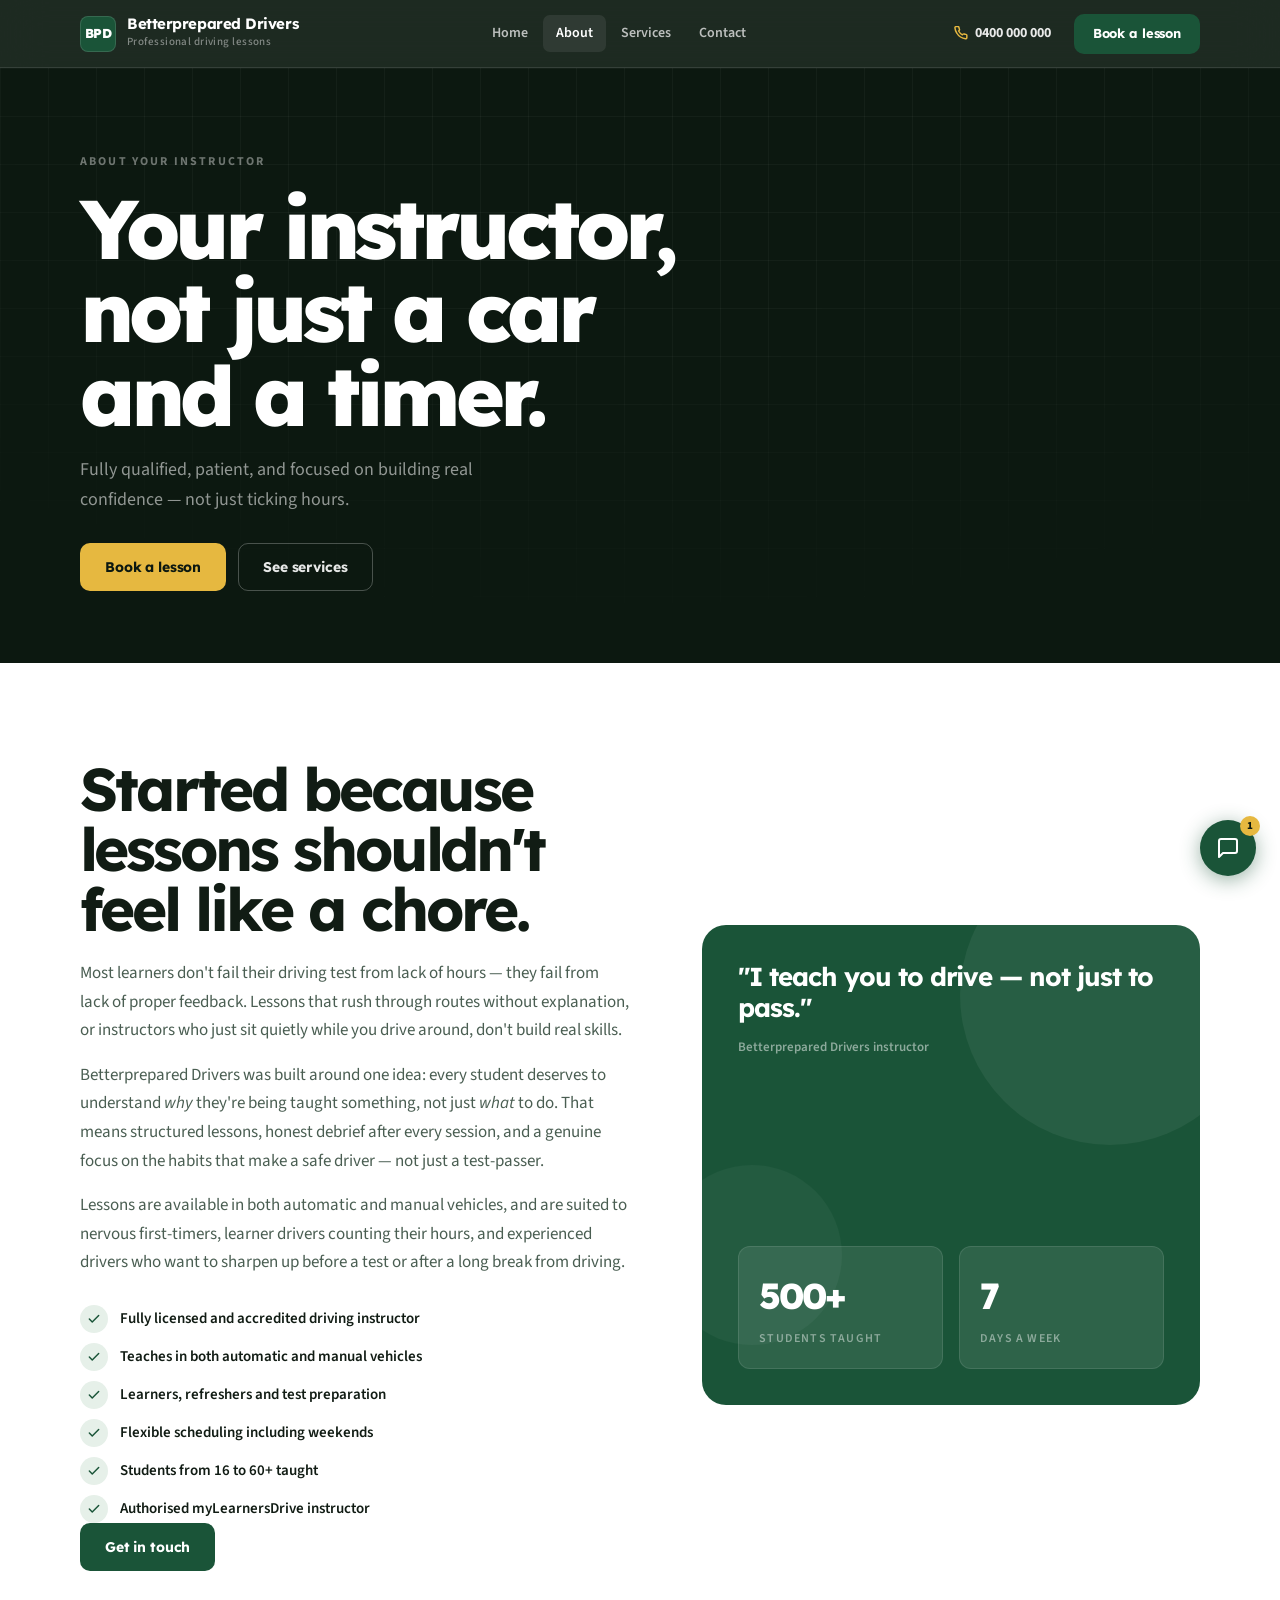
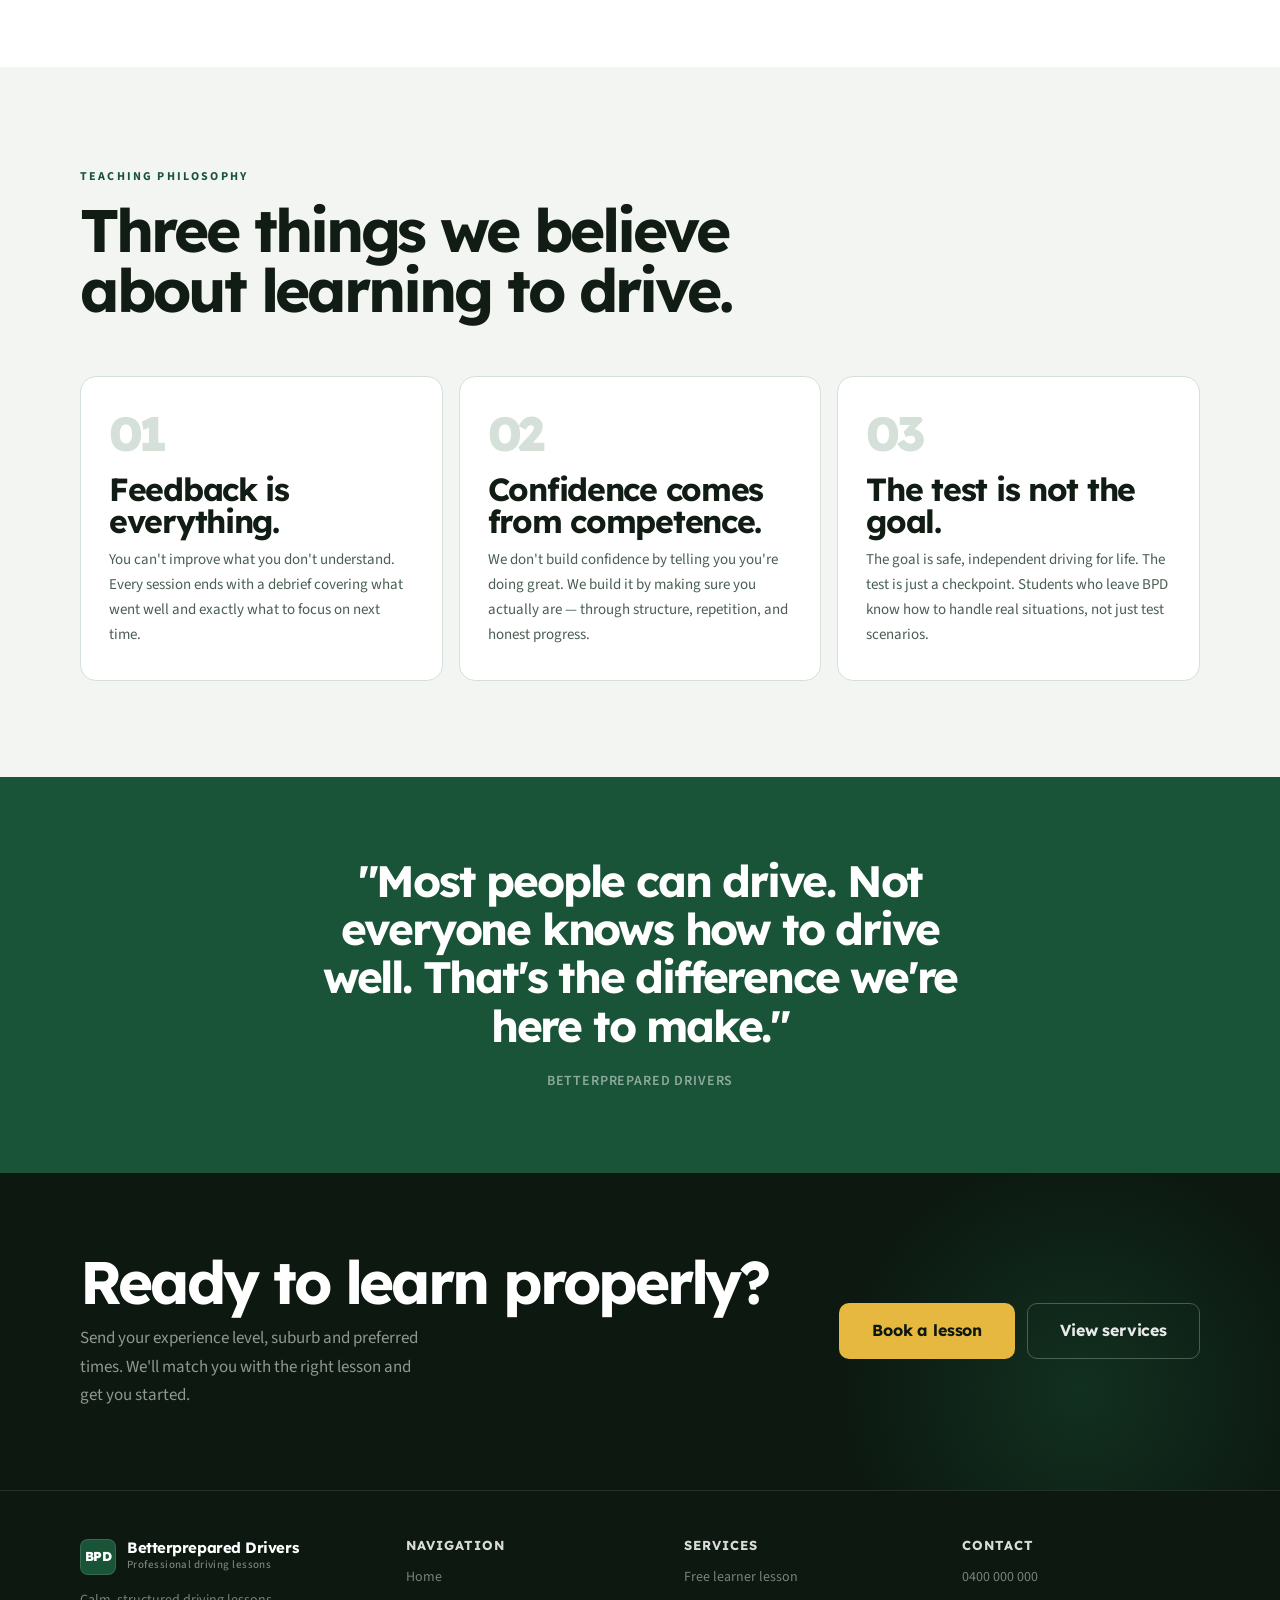
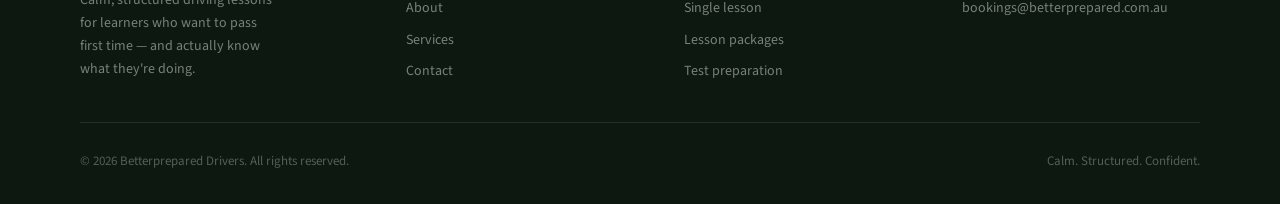
==== commit 02245abd: "feat: chat widget + contact form → Telegram lead capture" ====
--- a/about.html
+++ b/about.html
@@ -233,5 +233,6 @@
 </footer>
 
 <script src="js/main.js" defer></script>
+<script src="js/chatbot.js" defer></script>
 </body>
 </html>
--- a/css/style.css
+++ b/css/style.css
@@ -42,8 +42,8 @@
 
 /* ── RESET ── */
 *, *::before, *::after { box-sizing: border-box; margin: 0; padding: 0; }
-html { scroll-behavior: smooth; font-size: 16px; }
-body { background: var(--bg); color: var(--ink); font-family: 'Source Sans 3', system-ui, sans-serif; line-height: 1.6; -webkit-font-smoothing: antialiased; overflow-x: hidden; }
+html { scroll-behavior: smooth; font-size: 16px; overflow-x: clip; }
+body { background: var(--bg); color: var(--ink); font-family: 'Source Sans 3', system-ui, sans-serif; line-height: 1.6; -webkit-font-smoothing: antialiased; overflow-x: clip; max-width: 100%; }
 img { display: block; max-width: 100%; }
 a { color: inherit; text-decoration: none; }
 button { font: inherit; cursor: pointer; border: none; background: none; }
@@ -305,6 +305,17 @@
 .btn-sm { height: 40px; padding: 0 18px; font-size: 13px; }
 .btn-lg { height: 56px; padding: 0 32px; font-size: 16px; }
 
+/* ── HERO INNER GRID ── */
+.hero-inner {
+  display: grid;
+  grid-template-columns: 1fr 1fr;
+  gap: 48px;
+  align-items: center;
+  position: relative;
+  z-index: 2;
+  width: 100%;
+}
+
 /* ── HERO (HOME) ── */
 .hero {
   background: var(--dark);
@@ -314,20 +325,47 @@
   padding: 64px 0 80px;
   position: relative;
   overflow: hidden;
+  max-width: 100%;
 }
 
 .hero > .wrap {
   width: var(--wrap);
   margin: 0 auto;
+}
+
+/* Video background */
+.hero-video-bg {
+  position: absolute;
+  inset: 0;
+  z-index: 0;
+  overflow: hidden;
+}
+
+.hero-video-bg video {
+  width: 100%;
+  height: 100%;
+  object-fit: cover;
+  opacity: .18;
+  filter: saturate(.4) brightness(.7);
+}
+
+.hero-video-bg::after {
+  content: "";
+  position: absolute;
+  inset: 0;
+  background:
+    linear-gradient(to right, rgba(12,24,16,.96) 30%, rgba(12,24,16,.55) 65%, rgba(12,24,16,.2) 100%),
+    linear-gradient(to bottom, rgba(12,24,16,.4) 0%, transparent 40%, rgba(12,24,16,.6) 100%);
 }
 
 .hero::before {
   content: "";
   position: absolute;
   inset: 0;
+  z-index: 1;
   background-image:
-    linear-gradient(rgba(255,255,255,.04) 1px, transparent 1px),
-    linear-gradient(90deg, rgba(255,255,255,.04) 1px, transparent 1px);
+    linear-gradient(rgba(255,255,255,.03) 1px, transparent 1px),
+    linear-gradient(90deg, rgba(255,255,255,.03) 1px, transparent 1px);
   background-size: 48px 48px;
   mask-image: radial-gradient(ellipse 80% 70% at 50% 40%, #000 20%, transparent 100%);
   pointer-events: none;
@@ -336,10 +374,11 @@
 .hero::after {
   content: "";
   position: absolute;
+  z-index: 1;
   width: 600px;
   height: 600px;
   border-radius: 50%;
-  background: radial-gradient(circle, rgba(26,84,56,.35), transparent 70%);
+  background: radial-gradient(circle, rgba(26,84,56,.28), transparent 70%);
   top: -100px;
   right: -100px;
   pointer-events: none;
@@ -1487,14 +1526,18 @@
   .nav-burger { display: flex; }
 
   .hero {
-    grid-template-columns: 1fr;
     min-height: auto;
     padding: 48px 0 64px;
   }
 
-  .hero h1 { font-size: clamp(48px, 13vw, 72px); }
-
-  .scene-wrap { min-height: 420px; }
+  .hero-inner {
+    grid-template-columns: 1fr;
+    gap: 32px;
+  }
+
+  .hero h1 { font-size: clamp(44px, 12vw, 68px); }
+
+  .scene-wrap { min-height: 340px; }
 
   .story-grid,
   .contact-form-wrap,
@@ -1520,15 +1563,32 @@
 }
 
 @media (max-width: 560px) {
-  .hero h1 { font-size: clamp(42px, 16vw, 64px); }
+  .hero h1 { font-size: clamp(38px, 14vw, 58px); }
   .hero-meta { flex-wrap: wrap; gap: 16px; }
   .hero-stat { border-right: none; margin-right: 0; padding-right: 0; }
+  .scene-wrap { min-height: 260px; }
   .form-row { grid-template-columns: 1fr; }
   .stats-grid { grid-template-columns: 1fr; }
   .stat-block { border-right: none; border-top: 1px solid var(--rule); }
   .stat-block:first-child { border-top: none; }
 }
 
+/* ── SECTION HEADER ROW (flex header with inline CTA) ── */
+.section-header-row {
+  display: flex;
+  justify-content: space-between;
+  align-items: flex-end;
+  gap: 24px;
+  margin-bottom: 40px;
+}
+
+@media (max-width: 560px) {
+  .section-header-row {
+    flex-direction: column;
+    align-items: flex-start;
+  }
+}
+
 @media (prefers-reduced-motion: reduce) {
   .marquee-track { animation: none; }
   .reveal { opacity: 1; transform: none; transition: none; }
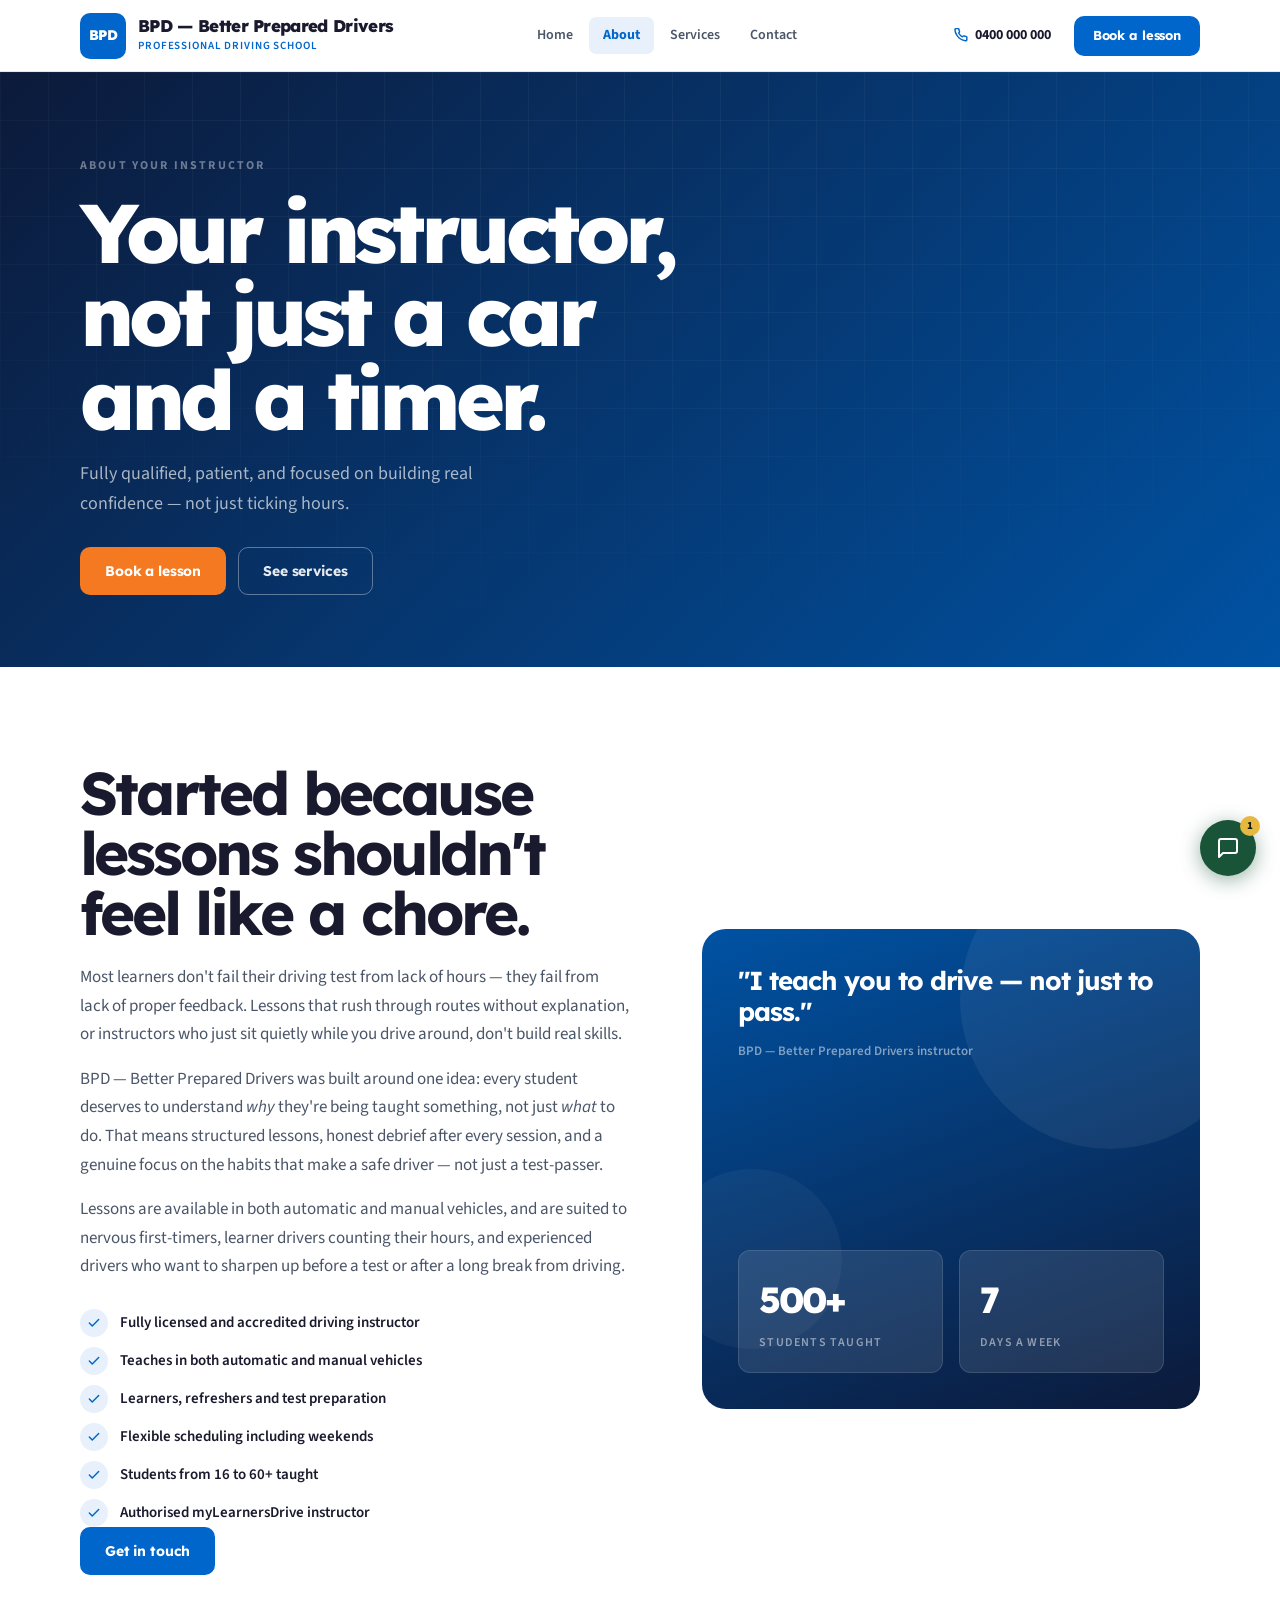
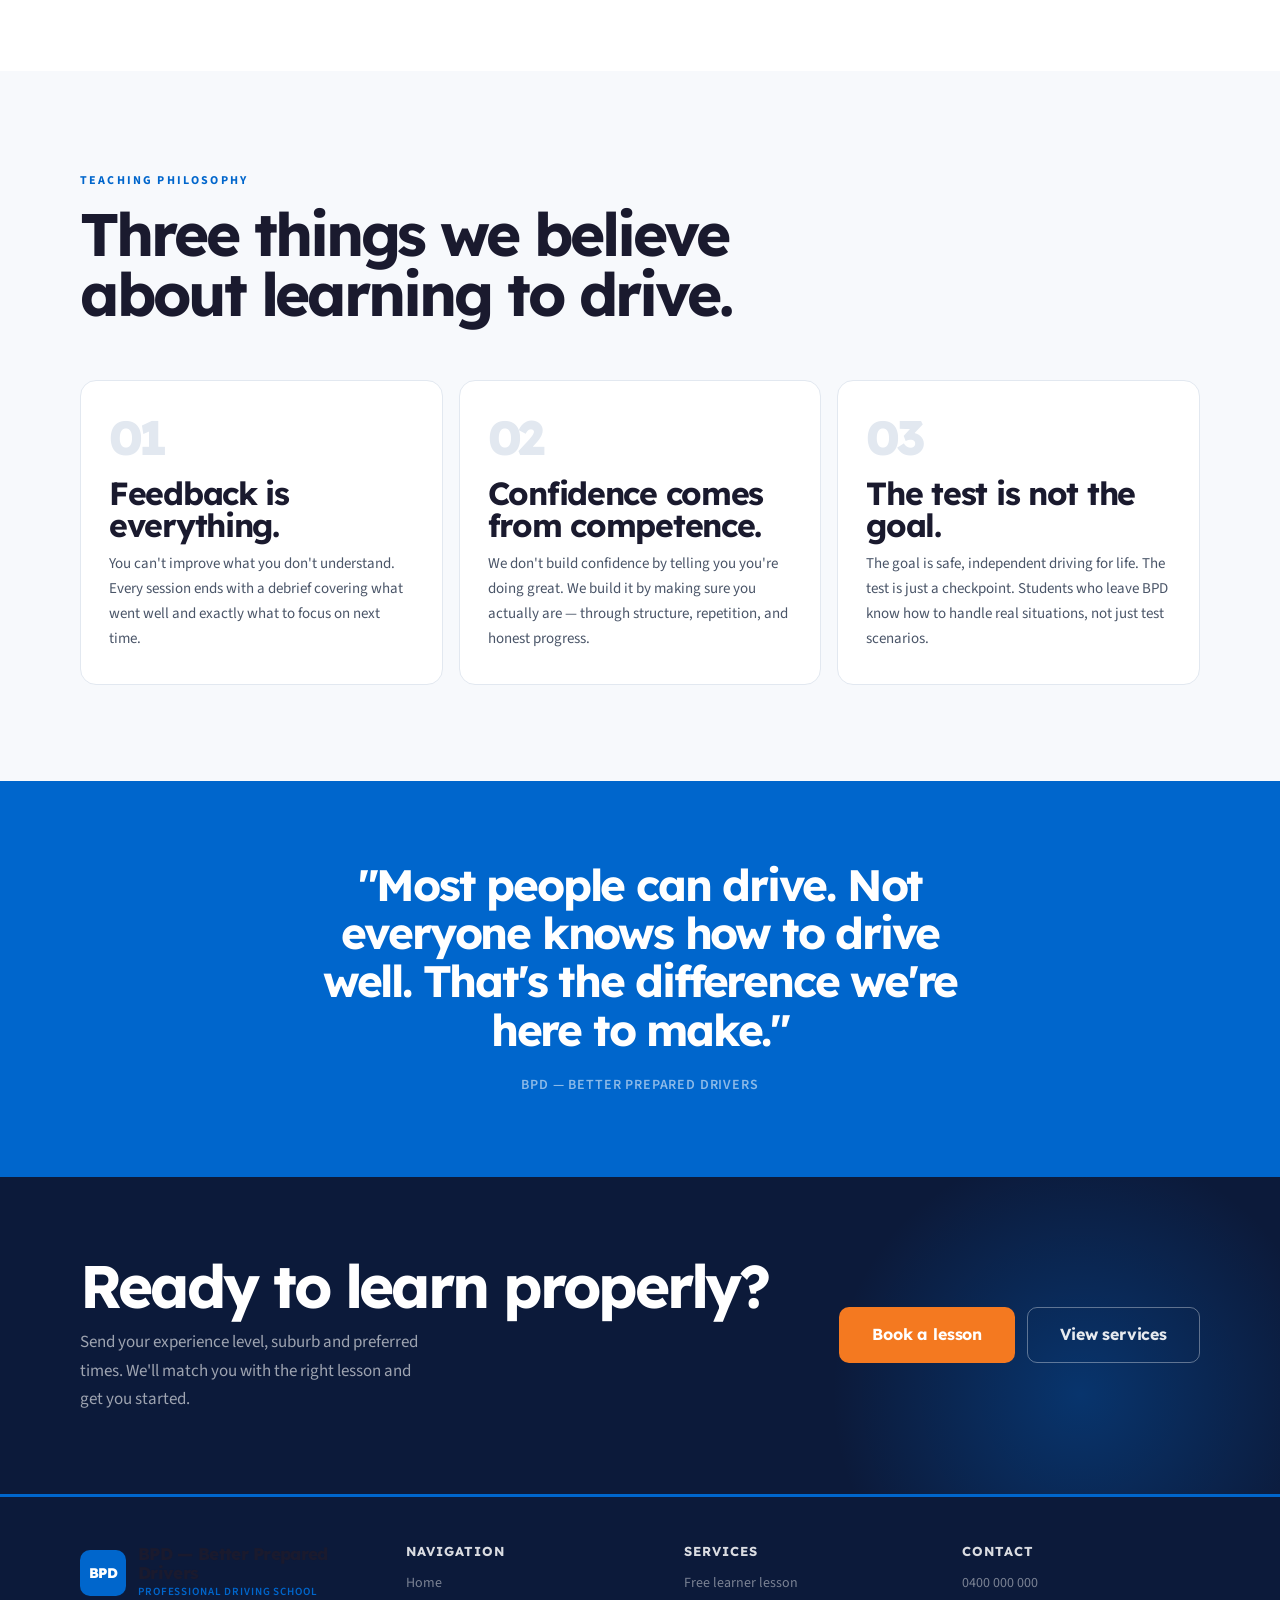
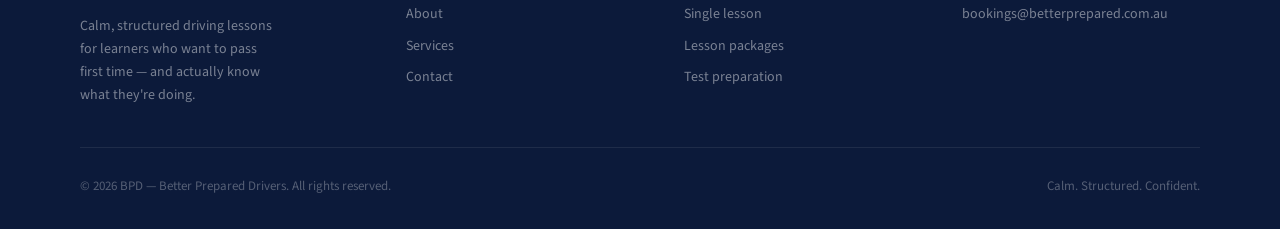
==== commit 44d1c065: "Jim's light theme: white/blue palette, prominent BPD name across all pages" ====
--- a/about.html
+++ b/about.html
@@ -3,8 +3,8 @@
 <head>
   <meta charset="utf-8">
   <meta name="viewport" content="width=device-width, initial-scale=1">
-  <title>About — Betterprepared Drivers</title>
-  <meta name="description" content="Meet your driving instructor at Betterprepared Drivers. Fully qualified, patient, and focused on building real confidence behind the wheel.">
+  <title>About — BPD — Better Prepared Drivers</title>
+  <meta name="description" content="Meet your driving instructor at BPD — Better Prepared Drivers. Fully qualified, patient, and focused on building real confidence behind the wheel.">
   <link rel="preconnect" href="https://fonts.googleapis.com">
   <link rel="preconnect" href="https://fonts.gstatic.com" crossorigin>
   <link rel="stylesheet" href="css/style.css">
@@ -16,8 +16,8 @@
     <a class="nav-logo" href="/" aria-label="BPD home">
       <span class="nav-logo-mark" aria-hidden="true">BPD</span>
       <span class="nav-logo-text">
-        <strong>Betterprepared Drivers</strong>
-        <small>Professional driving lessons</small>
+        <strong>BPD — Better Prepared Drivers</strong>
+        <small>Professional Driving School</small>
       </span>
     </a>
     <div class="nav-links">
@@ -70,7 +70,7 @@
         <div class="story-content reveal">
           <h2>Started because lessons shouldn't feel like a chore.</h2>
           <p>Most learners don't fail their driving test from lack of hours — they fail from lack of proper feedback. Lessons that rush through routes without explanation, or instructors who just sit quietly while you drive around, don't build real skills.</p>
-          <p>Betterprepared Drivers was built around one idea: every student deserves to understand <em>why</em> they're being taught something, not just <em>what</em> to do. That means structured lessons, honest debrief after every session, and a genuine focus on the habits that make a safe driver — not just a test-passer.</p>
+          <p>BPD — Better Prepared Drivers was built around one idea: every student deserves to understand <em>why</em> they're being taught something, not just <em>what</em> to do. That means structured lessons, honest debrief after every session, and a genuine focus on the habits that make a safe driver — not just a test-passer.</p>
           <p>Lessons are available in both automatic and manual vehicles, and are suited to nervous first-timers, learner drivers counting their hours, and experienced drivers who want to sharpen up before a test or after a long break from driving.</p>
           <div class="cred-grid">
             <div class="cred-item">
@@ -117,7 +117,7 @@
           <div class="story-visual">
             <div class="visual-quote">
               <p>"I teach you to drive — not just to pass."</p>
-              <cite>Betterprepared Drivers instructor</cite>
+              <cite>BPD — Better Prepared Drivers instructor</cite>
             </div>
             <div class="visual-stat-row">
               <div class="visual-stat">
@@ -166,7 +166,7 @@
   <section class="quote-section" aria-label="Philosophy quote">
     <div class="wrap reveal">
       <blockquote>"Most people can drive. Not everyone knows how to drive well. That's the difference we're here to make."</blockquote>
-      <cite>Betterprepared Drivers</cite>
+      <cite>BPD — Better Prepared Drivers</cite>
     </div>
   </section>
 
@@ -193,8 +193,8 @@
         <div class="nav-logo">
           <span class="nav-logo-mark" aria-hidden="true">BPD</span>
           <span class="nav-logo-text">
-            <strong>Betterprepared Drivers</strong>
-            <small>Professional driving lessons</small>
+            <strong>BPD — Better Prepared Drivers</strong>
+            <small>Professional Driving School</small>
           </span>
         </div>
         <p>Calm, structured driving lessons for learners who want to pass first time — and actually know what they're doing.</p>
@@ -226,7 +226,7 @@
       </div>
     </div>
     <div class="footer-bottom">
-      <span>© 2026 Betterprepared Drivers. All rights reserved.</span>
+      <span>© 2026 BPD — Better Prepared Drivers. All rights reserved.</span>
       <span>Calm. Structured. Confident.</span>
     </div>
   </div>
--- a/css/style.css
+++ b/css/style.css
@@ -1,5 +1,6 @@
 /* ─────────────────────────────────────────
    BPD DRIVING SCHOOL — Design System
+   Jim's Light Theme: White + Blue + Orange
    Fonts: Lexend (headings) + Source Sans 3 (body)
    ───────────────────────────────────────── */
 
@@ -7,27 +8,29 @@
 
 /* ── TOKENS ── */
 :root {
-  --green:       #1a5438;
-  --green-hover: #1f6644;
-  --green-pale:  #e6f0e9;
-  --gold:        #e6b840;
-  --gold-pale:   #fdf6e0;
-
-  --dark:        #0c1810;
-  --dark-2:      #142018;
-  --ink:         #111c14;
-  --mid:         #4a5e52;
-  --faint:       #8fa898;
-
-  --bg:          #f3f5f3;
+  --blue:        #0066CC;
+  --blue-hover:  #0052a3;
+  --blue-pale:   #e8f1fb;
+  --blue-dark:   #003d7a;
+  --orange:      #f47920;
+  --orange-pale: #fef3ea;
+  --orange-dark: #c45f10;
+
+  --navy:        #0c1a3a;
+  --navy-2:      #112244;
+  --ink:         #1a1a2e;
+  --mid:         #4a5568;
+  --faint:       #94a3b8;
+
+  --bg:          #f7f9fc;
   --white:       #ffffff;
-  --rule:        #d4e0d8;
-  --rule-dark:   rgba(255,255,255,.10);
-
-  --shadow-sm:   0 1px 3px rgba(12,24,16,.08);
-  --shadow:      0 4px 20px rgba(12,24,16,.10);
-  --shadow-lg:   0 16px 56px rgba(12,24,16,.14);
-  --shadow-hero: 0 32px 80px rgba(12,24,16,.24);
+  --rule:        #e2e8f0;
+  --rule-dark:   rgba(255,255,255,.12);
+
+  --shadow-sm:   0 1px 3px rgba(0,0,0,.06);
+  --shadow:      0 4px 20px rgba(0,0,0,.08);
+  --shadow-lg:   0 16px 56px rgba(0,0,0,.12);
+  --shadow-hero: 0 32px 80px rgba(0,102,204,.18);
 
   --ease:        cubic-bezier(0.16, 1, 0.3, 1);
   --ease-io:     cubic-bezier(0.4, 0, 0.2, 1);
@@ -70,9 +73,10 @@
 .wrap { width: var(--wrap); margin: 0 auto; }
 
 .section { padding: var(--section-y) 0; }
-.section--dark { background: var(--dark); }
-.section--green { background: var(--green); }
+.section--dark  { background: var(--navy); }
+.section--blue  { background: var(--blue); }
 .section--white { background: var(--white); }
+.section--alt   { background: var(--bg); }
 
 hr.rule { border: none; border-top: 1px solid var(--rule); }
 
@@ -81,18 +85,18 @@
   position: sticky;
   top: 0;
   z-index: 100;
-  height: 68px;
-  display: flex;
-  align-items: center;
-  background: rgba(11,24,16,.92);
-  border-bottom: 1px solid var(--rule-dark);
+  height: 72px;
+  display: flex;
+  align-items: center;
+  background: rgba(255,255,255,.95);
+  border-bottom: 1px solid var(--rule);
   backdrop-filter: blur(20px);
   -webkit-backdrop-filter: blur(20px);
-  transition: background var(--ease-io) 200ms;
+  transition: box-shadow var(--ease-io) 200ms;
 }
 
 #nav.scrolled {
-  background: rgba(11,24,16,.97);
+  box-shadow: 0 4px 20px rgba(0,0,0,.08);
 }
 
 .nav-inner {
@@ -105,41 +109,43 @@
 .nav-logo {
   display: flex;
   align-items: center;
-  gap: 11px;
+  gap: 12px;
   flex-shrink: 0;
 }
 
 .nav-logo-mark {
-  width: 36px;
-  height: 36px;
-  background: var(--green);
-  border-radius: 8px;
+  width: 46px;
+  height: 46px;
+  background: var(--blue);
+  border-radius: 10px;
   display: grid;
   place-items: center;
   font-family: 'Lexend', sans-serif;
-  font-size: 13px;
+  font-size: 14px;
   font-weight: 800;
   color: #fff;
-  letter-spacing: -0.05em;
-  border: 1px solid rgba(255,255,255,.12);
+  letter-spacing: -0.04em;
+  flex-shrink: 0;
 }
 
 .nav-logo-text strong {
   display: block;
   font-family: 'Lexend', sans-serif;
-  font-size: 15px;
-  font-weight: 700;
-  color: #fff;
-  letter-spacing: -0.03em;
+  font-size: 17px;
+  font-weight: 800;
+  color: var(--ink);
+  letter-spacing: -0.04em;
   line-height: 1.1;
 }
 
 .nav-logo-text small {
   display: block;
   font-size: 11px;
-  font-weight: 500;
-  color: rgba(255,255,255,.45);
-  letter-spacing: .04em;
+  font-weight: 600;
+  color: var(--blue);
+  letter-spacing: .08em;
+  text-transform: uppercase;
+  margin-top: 1px;
 }
 
 .nav-links {
@@ -149,22 +155,23 @@
 }
 
 .nav-links a {
-  padding: 7px 13px;
+  padding: 7px 14px;
   border-radius: 7px;
   font-size: 14px;
   font-weight: 600;
-  color: rgba(255,255,255,.7);
+  color: var(--mid);
   transition: color var(--ease-io) 150ms, background var(--ease-io) 150ms;
 }
 
 .nav-links a:hover,
 .nav-links a.active {
-  color: #fff;
-  background: rgba(255,255,255,.08);
+  color: var(--blue);
+  background: var(--blue-pale);
 }
 
 .nav-links a.active {
-  color: #fff;
+  color: var(--blue);
+  font-weight: 700;
 }
 
 .nav-right {
@@ -179,14 +186,14 @@
   gap: 7px;
   font-size: 14px;
   font-weight: 700;
-  color: rgba(255,255,255,.9);
+  color: var(--ink);
   padding: 7px 13px;
   border-radius: 7px;
-  transition: background var(--ease-io) 150ms;
-}
-
-.nav-phone:hover { background: rgba(255,255,255,.08); }
-.nav-phone svg { color: var(--gold); flex-shrink: 0; }
+  transition: background var(--ease-io) 150ms, color var(--ease-io) 150ms;
+}
+
+.nav-phone:hover { background: var(--blue-pale); color: var(--blue); }
+.nav-phone svg { color: var(--blue); flex-shrink: 0; }
 
 /* ── HAMBURGER ── */
 .nav-burger {
@@ -202,12 +209,12 @@
   transition: background var(--ease-io) 150ms;
 }
 
-.nav-burger:hover { background: rgba(255,255,255,.08); }
+.nav-burger:hover { background: var(--blue-pale); }
 
 .nav-burger span {
   display: block;
   height: 2px;
-  background: rgba(255,255,255,.85);
+  background: var(--ink);
   border-radius: 2px;
   transition: transform var(--ease) 250ms, opacity var(--ease-io) 150ms, width var(--ease-io) 150ms;
 }
@@ -224,11 +231,11 @@
 .nav-drawer {
   display: none;
   position: fixed;
-  top: 68px;
+  top: 72px;
   left: 0;
   right: 0;
-  background: var(--dark-2);
-  border-bottom: 1px solid var(--rule-dark);
+  background: var(--white);
+  border-bottom: 1px solid var(--rule);
   padding: 16px;
   z-index: 99;
   flex-direction: column;
@@ -236,6 +243,7 @@
   transform: translateY(-8px);
   opacity: 0;
   transition: transform var(--ease) 250ms, opacity var(--ease-io) 200ms;
+  box-shadow: var(--shadow);
 }
 
 .nav-drawer.open {
@@ -248,12 +256,12 @@
   padding: 12px 14px;
   font-size: 16px;
   font-weight: 600;
-  color: rgba(255,255,255,.8);
+  color: var(--mid);
   border-radius: 8px;
   transition: background var(--ease-io) 150ms, color var(--ease-io) 150ms;
 }
 
-.nav-drawer a:hover { background: rgba(255,255,255,.07); color: #fff; }
+.nav-drawer a:hover { background: var(--blue-pale); color: var(--blue); }
 
 .nav-drawer .btn { width: 100%; justify-content: center; margin-top: 8px; }
 
@@ -279,28 +287,30 @@
 .btn:hover { transform: translateY(-2px); }
 .btn:active { transform: translateY(0); }
 
-.btn-green  { background: var(--green); color: #fff; }
-.btn-green:hover { background: var(--green-hover); box-shadow: 0 8px 24px rgba(26,84,56,.32); }
-
-.btn-gold   { background: var(--gold); color: var(--dark); }
-.btn-gold:hover { box-shadow: 0 8px 24px rgba(230,184,64,.32); }
+/* Primary = blue (Jim's style) */
+.btn-green  { background: var(--blue); color: #fff; }
+.btn-green:hover { background: var(--blue-hover); box-shadow: 0 8px 24px rgba(0,102,204,.28); }
+
+/* Accent = orange */
+.btn-gold   { background: var(--orange); color: #fff; }
+.btn-gold:hover { background: var(--orange-dark); box-shadow: 0 8px 24px rgba(244,121,32,.28); }
 
 .btn-outline {
   background: transparent;
   color: var(--ink);
   border-color: var(--rule);
 }
-.btn-outline:hover { border-color: var(--green); color: var(--green); background: var(--green-pale); box-shadow: none; }
+.btn-outline:hover { border-color: var(--blue); color: var(--blue); background: var(--blue-pale); box-shadow: none; }
 
 .btn-outline-white {
   background: transparent;
   color: rgba(255,255,255,.9);
-  border-color: rgba(255,255,255,.25);
-}
-.btn-outline-white:hover { background: rgba(255,255,255,.08); border-color: rgba(255,255,255,.4); box-shadow: none; }
-
-.btn-white { background: #fff; color: var(--green); }
-.btn-white:hover { background: var(--green-pale); box-shadow: none; }
+  border-color: rgba(255,255,255,.35);
+}
+.btn-outline-white:hover { background: rgba(255,255,255,.12); border-color: rgba(255,255,255,.5); box-shadow: none; }
+
+.btn-white { background: #fff; color: var(--blue); }
+.btn-white:hover { background: var(--blue-pale); box-shadow: none; }
 
 .btn-sm { height: 40px; padding: 0 18px; font-size: 13px; }
 .btn-lg { height: 56px; padding: 0 32px; font-size: 16px; }
@@ -318,8 +328,8 @@
 
 /* ── HERO (HOME) ── */
 .hero {
-  background: var(--dark);
-  min-height: calc(100dvh - 68px);
+  background: linear-gradient(135deg, #0c1a3a 0%, #0066CC 60%, #1a8aff 100%);
+  min-height: calc(100dvh - 72px);
   display: flex;
   align-items: center;
   padding: 64px 0 80px;
@@ -345,8 +355,8 @@
   width: 100%;
   height: 100%;
   object-fit: cover;
-  opacity: .18;
-  filter: saturate(.4) brightness(.7);
+  opacity: .12;
+  filter: saturate(.3) brightness(.6);
 }
 
 .hero-video-bg::after {
@@ -354,8 +364,8 @@
   position: absolute;
   inset: 0;
   background:
-    linear-gradient(to right, rgba(12,24,16,.96) 30%, rgba(12,24,16,.55) 65%, rgba(12,24,16,.2) 100%),
-    linear-gradient(to bottom, rgba(12,24,16,.4) 0%, transparent 40%, rgba(12,24,16,.6) 100%);
+    linear-gradient(to right, rgba(12,26,58,.97) 30%, rgba(0,102,204,.65) 65%, rgba(0,102,204,.2) 100%),
+    linear-gradient(to bottom, rgba(12,26,58,.5) 0%, transparent 40%, rgba(12,26,58,.7) 100%);
 }
 
 .hero::before {
@@ -364,8 +374,8 @@
   inset: 0;
   z-index: 1;
   background-image:
-    linear-gradient(rgba(255,255,255,.03) 1px, transparent 1px),
-    linear-gradient(90deg, rgba(255,255,255,.03) 1px, transparent 1px);
+    linear-gradient(rgba(255,255,255,.04) 1px, transparent 1px),
+    linear-gradient(90deg, rgba(255,255,255,.04) 1px, transparent 1px);
   background-size: 48px 48px;
   mask-image: radial-gradient(ellipse 80% 70% at 50% 40%, #000 20%, transparent 100%);
   pointer-events: none;
@@ -378,7 +388,7 @@
   width: 600px;
   height: 600px;
   border-radius: 50%;
-  background: radial-gradient(circle, rgba(26,84,56,.28), transparent 70%);
+  background: radial-gradient(circle, rgba(244,121,32,.2), transparent 70%);
   top: -100px;
   right: -100px;
   pointer-events: none;
@@ -395,7 +405,7 @@
   font-weight: 700;
   letter-spacing: .18em;
   text-transform: uppercase;
-  color: var(--gold);
+  color: var(--orange);
 }
 
 .hero-label::before {
@@ -403,7 +413,7 @@
   display: block;
   width: 24px;
   height: 2px;
-  background: var(--gold);
+  background: var(--orange);
   border-radius: 2px;
 }
 
@@ -415,13 +425,13 @@
 
 .hero h1 em {
   font-style: normal;
-  color: var(--gold);
+  color: var(--orange);
 }
 
 .hero-sub {
   max-width: 46ch;
   margin-top: 24px;
-  color: rgba(255,255,255,.6);
+  color: rgba(255,255,255,.7);
   font-size: 18px;
   line-height: 1.6;
 }
@@ -438,13 +448,13 @@
   gap: 0;
   margin-top: 44px;
   padding-top: 32px;
-  border-top: 1px solid var(--rule-dark);
+  border-top: 1px solid rgba(255,255,255,.15);
 }
 
 .hero-stat {
   padding-right: 28px;
   margin-right: 28px;
-  border-right: 1px solid var(--rule-dark);
+  border-right: 1px solid rgba(255,255,255,.15);
 }
 
 .hero-stat:last-child { border: none; margin-right: 0; padding-right: 0; }
@@ -464,7 +474,7 @@
   font-weight: 600;
   text-transform: uppercase;
   letter-spacing: .1em;
-  color: rgba(255,255,255,.4);
+  color: rgba(255,255,255,.45);
   margin-top: 2px;
 }
 
@@ -475,9 +485,9 @@
   border-radius: var(--r-xl);
   overflow: hidden;
   min-height: 560px;
-  border: 1px solid rgba(255,255,255,.1);
+  border: 1px solid rgba(255,255,255,.15);
   box-shadow: var(--shadow-hero);
-  background: linear-gradient(160deg, #1a3028 0%, #0c1810 60%, #162018 100%);
+  background: linear-gradient(160deg, #003d7a 0%, #0c1a3a 60%, #001a40 100%);
 }
 
 #canvas {
@@ -497,10 +507,10 @@
   justify-content: space-between;
   gap: 12px;
   padding: 14px 18px;
-  background: rgba(12,24,16,.72);
+  background: rgba(12,26,58,.8);
   backdrop-filter: blur(16px);
   border-radius: 12px;
-  border: 1px solid rgba(255,255,255,.1);
+  border: 1px solid rgba(255,255,255,.12);
 }
 
 .scene-chip p { font-size: 13px; font-weight: 700; color: #fff; margin: 0; }
@@ -510,16 +520,16 @@
   flex-shrink: 0;
   padding: 6px 12px;
   border-radius: 999px;
-  background: rgba(230,184,64,.15);
-  border: 1px solid rgba(230,184,64,.25);
-  color: var(--gold);
+  background: rgba(244,121,32,.15);
+  border: 1px solid rgba(244,121,32,.3);
+  color: var(--orange);
   font-size: 12px;
   font-weight: 700;
 }
 
 /* ── MARQUEE ── */
 .marquee-strip {
-  background: var(--green);
+  background: var(--blue);
   padding: 14px 0;
   overflow: hidden;
 }
@@ -545,12 +555,12 @@
   white-space: nowrap;
   font-size: 13px;
   font-weight: 700;
-  color: rgba(255,255,255,.85);
+  color: rgba(255,255,255,.9);
   letter-spacing: .02em;
 }
 
 .marquee-item svg {
-  color: var(--gold);
+  color: var(--orange);
   flex-shrink: 0;
 }
 
@@ -575,11 +585,11 @@
   font-weight: 700;
   letter-spacing: .18em;
   text-transform: uppercase;
-  color: var(--green);
+  color: var(--blue);
   margin-bottom: 14px;
 }
 
-.section-label--gold { color: var(--gold); }
+.section-label--gold  { color: var(--orange); }
 .section-label--white { color: rgba(255,255,255,.5); }
 
 .section-header h2 { max-width: 18ch; }
@@ -613,21 +623,21 @@
 
 .stat-block:last-child { border-right: none; }
 
-.stat-block:hover { background: var(--green-pale); }
+.stat-block:hover { background: var(--blue-pale); }
 
 .stat-number {
   font-family: 'Lexend', sans-serif;
   font-size: 52px;
   font-weight: 800;
   letter-spacing: -0.06em;
-  color: var(--green);
+  color: var(--blue);
   line-height: 1;
   transition: transform var(--ease) 300ms;
 }
 
 .stat-block:hover .stat-number { transform: scale(1.04); }
 
-.stat-suffix { font-size: 28px; color: var(--gold); }
+.stat-suffix { font-size: 28px; color: var(--orange); }
 
 .stat-label {
   margin-top: 8px;
@@ -652,7 +662,7 @@
   left: calc(33.33% / 2);
   right: calc(33.33% / 2);
   height: 1px;
-  background: linear-gradient(90deg, var(--green) 0%, var(--green) 100%);
+  background: linear-gradient(90deg, var(--blue) 0%, var(--blue) 100%);
   opacity: .2;
   pointer-events: none;
 }
@@ -672,7 +682,7 @@
   width: 48px;
   height: 48px;
   border-radius: 12px;
-  background: var(--dark);
+  background: var(--blue);
   color: #fff;
   display: grid;
   place-items: center;
@@ -705,7 +715,7 @@
   transition: transform var(--ease) 200ms, box-shadow var(--ease) 200ms, border-color var(--ease-io) 150ms;
 }
 
-.sc:hover { transform: translateY(-3px); box-shadow: var(--shadow-lg); border-color: var(--green); }
+.sc:hover { transform: translateY(-3px); box-shadow: var(--shadow-lg); border-color: var(--blue); }
 
 .sc::before {
   content: "";
@@ -718,24 +728,24 @@
   transition: background var(--ease-io) 200ms;
 }
 
-.sc:hover::before { background: var(--green); }
-
-.sc.featured { background: var(--green); border-color: transparent; color: #fff; }
-.sc.featured::before { background: var(--gold); }
+.sc:hover::before { background: var(--blue); }
+
+.sc.featured { background: var(--blue); border-color: transparent; color: #fff; }
+.sc.featured::before { background: var(--orange); }
 
 .sc-tag {
   font-size: 11px;
   font-weight: 700;
   letter-spacing: .14em;
   text-transform: uppercase;
-  color: var(--green);
-}
-
-.sc.featured .sc-tag { color: rgba(255,255,255,.5); }
+  color: var(--blue);
+}
+
+.sc.featured .sc-tag { color: rgba(255,255,255,.6); }
 
 .sc h3 { font-size: 22px; letter-spacing: -0.04em; }
 .sc p  { font-size: 15px; color: var(--mid); flex: 1; line-height: 1.6; }
-.sc.featured p { color: rgba(255,255,255,.7); }
+.sc.featured p { color: rgba(255,255,255,.75); }
 
 .sc-list {
   display: grid;
@@ -751,9 +761,9 @@
   color: var(--mid);
 }
 
-.sc-list li svg { flex-shrink: 0; margin-top: 3px; color: var(--green); }
-.sc.featured .sc-list li { color: rgba(255,255,255,.75); }
-.sc.featured .sc-list li svg { color: var(--gold); }
+.sc-list li svg { flex-shrink: 0; margin-top: 3px; color: var(--blue); }
+.sc.featured .sc-list li { color: rgba(255,255,255,.8); }
+.sc.featured .sc-list li svg { color: var(--orange); }
 
 .sc .btn { align-self: flex-start; margin-top: 4px; }
 
@@ -782,12 +792,12 @@
   gap: 3px;
 }
 
-.review-stars svg { color: var(--gold); }
+.review-stars svg { color: var(--orange); }
 
 .review blockquote {
   font-size: 15px;
   line-height: 1.7;
-  color: #2a3e32;
+  color: var(--mid);
   flex: 1;
   font-style: normal;
 }
@@ -802,13 +812,13 @@
   width: 38px;
   height: 38px;
   border-radius: 50%;
-  background: var(--green-pale);
+  background: var(--blue-pale);
   display: grid;
   place-items: center;
   font-family: 'Lexend', sans-serif;
   font-size: 13px;
   font-weight: 700;
-  color: var(--green);
+  color: var(--blue);
   flex-shrink: 0;
 }
 
@@ -827,7 +837,7 @@
 
 /* ── CTA STRIP ── */
 .cta-strip {
-  background: var(--dark);
+  background: var(--navy);
   padding: 80px 0;
   position: relative;
   overflow: hidden;
@@ -839,7 +849,7 @@
   width: 500px;
   height: 500px;
   border-radius: 50%;
-  background: radial-gradient(circle, rgba(26,84,56,.4), transparent 70%);
+  background: radial-gradient(circle, rgba(0,102,204,.35), transparent 70%);
   bottom: -150px;
   right: -50px;
   pointer-events: none;
@@ -855,13 +865,13 @@
 }
 
 .cta-strip h2 { color: #fff; max-width: 18ch; line-height: .96; }
-.cta-strip p  { color: rgba(255,255,255,.55); font-size: 17px; margin-top: 14px; max-width: 44ch; }
+.cta-strip p  { color: rgba(255,255,255,.6); font-size: 17px; margin-top: 14px; max-width: 44ch; }
 
 .cta-strip-actions { display: flex; gap: 12px; flex-wrap: wrap; flex-shrink: 0; }
 
 /* ── PAGE HERO (INNER PAGES) ── */
 .page-hero {
-  background: var(--dark);
+  background: linear-gradient(135deg, #0c1a3a 0%, #0052a3 100%);
   padding: 80px 0 72px;
   position: relative;
   overflow: hidden;
@@ -872,8 +882,8 @@
   position: absolute;
   inset: 0;
   background-image:
-    linear-gradient(rgba(255,255,255,.035) 1px, transparent 1px),
-    linear-gradient(90deg, rgba(255,255,255,.035) 1px, transparent 1px);
+    linear-gradient(rgba(255,255,255,.04) 1px, transparent 1px),
+    linear-gradient(90deg, rgba(255,255,255,.04) 1px, transparent 1px);
   background-size: 48px 48px;
   mask-image: radial-gradient(ellipse 90% 100% at 50% 0%, #000 40%, transparent 100%);
   pointer-events: none;
@@ -888,7 +898,7 @@
 }
 
 .page-hero p {
-  color: rgba(255,255,255,.55);
+  color: rgba(255,255,255,.65);
   font-size: 18px;
   margin-top: 18px;
   max-width: 50ch;
@@ -929,17 +939,17 @@
   width: 28px;
   height: 28px;
   border-radius: 50%;
-  background: var(--green-pale);
+  background: var(--blue-pale);
   display: grid;
   place-items: center;
   flex-shrink: 0;
 }
 
-.cred-icon svg { color: var(--green); }
+.cred-icon svg { color: var(--blue); }
 
 .story-visual {
   border-radius: var(--r-xl);
-  background: var(--green);
+  background: linear-gradient(160deg, #0052a3 0%, #0c1a3a 100%);
   min-height: 480px;
   display: flex;
   flex-direction: column;
@@ -1006,10 +1016,10 @@
 }
 
 .visual-stat {
-  background: rgba(255,255,255,.09);
+  background: rgba(255,255,255,.1);
   border-radius: 12px;
   padding: 20px;
-  border: 1px solid rgba(255,255,255,.1);
+  border: 1px solid rgba(255,255,255,.12);
 }
 
 .visual-stat strong {
@@ -1025,7 +1035,7 @@
   display: block;
   font-size: 12px;
   font-weight: 600;
-  color: rgba(255,255,255,.45);
+  color: rgba(255,255,255,.5);
   text-transform: uppercase;
   letter-spacing: .1em;
   margin-top: 4px;
@@ -1063,7 +1073,7 @@
 
 /* ── QUOTE SECTION ── */
 .quote-section {
-  background: var(--green);
+  background: var(--blue);
   padding: 80px 0;
   text-align: center;
 }
@@ -1084,7 +1094,7 @@
   margin-top: 20px;
   font-size: 14px;
   font-weight: 600;
-  color: rgba(255,255,255,.5);
+  color: rgba(255,255,255,.55);
   font-style: normal;
   letter-spacing: .06em;
   text-transform: uppercase;
@@ -1110,7 +1120,7 @@
   font-weight: 700;
   letter-spacing: .18em;
   text-transform: uppercase;
-  color: var(--green);
+  color: var(--blue);
   margin-bottom: 14px;
 }
 
@@ -1136,14 +1146,14 @@
   width: 22px;
   height: 22px;
   border-radius: 50%;
-  background: var(--green-pale);
+  background: var(--blue-pale);
   display: grid;
   place-items: center;
   flex-shrink: 0;
   margin-top: 2px;
 }
 
-.svc-bullet-icon svg { color: var(--green); }
+.svc-bullet-icon svg { color: var(--blue); }
 
 .svc-visual {
   border-radius: var(--r-xl);
@@ -1156,10 +1166,10 @@
   overflow: hidden;
 }
 
-.svc-visual.dark  { background: var(--dark); }
-.svc-visual.green { background: var(--green); }
-.svc-visual.slate { background: #2a3a30; }
-.svc-visual.gold  { background: #3a2e0a; border: 1px solid rgba(230,184,64,.2); }
+.svc-visual.dark  { background: var(--navy); }
+.svc-visual.green { background: var(--blue); }
+.svc-visual.slate { background: #1a2a4a; }
+.svc-visual.gold  { background: #2a1800; border: 1px solid rgba(244,121,32,.2); }
 
 .svc-visual::before {
   content: "";
@@ -1234,7 +1244,7 @@
   background: transparent;
 }
 
-.faq-q:hover { background: var(--green-pale); }
+.faq-q:hover { background: var(--blue-pale); }
 
 .faq-icon {
   width: 28px;
@@ -1249,8 +1259,8 @@
 
 .faq-icon svg { transition: transform var(--ease) 250ms; }
 
-.faq-item.open .faq-icon { background: var(--green-pale); }
-.faq-item.open .faq-icon svg { transform: rotate(45deg); color: var(--green); }
+.faq-item.open .faq-icon { background: var(--blue-pale); }
+.faq-item.open .faq-icon svg { transform: rotate(45deg); color: var(--blue); }
 
 .faq-a {
   padding: 0 24px;
@@ -1285,18 +1295,18 @@
   transition: transform var(--ease) 200ms, box-shadow var(--ease) 200ms, border-color var(--ease-io) 150ms;
 }
 
-.contact-method:hover { transform: translateY(-3px); box-shadow: var(--shadow); border-color: var(--green); }
+.contact-method:hover { transform: translateY(-3px); box-shadow: var(--shadow); border-color: var(--blue); }
 
 .contact-method-icon {
   width: 52px;
   height: 52px;
   border-radius: 12px;
-  background: var(--green-pale);
+  background: var(--blue-pale);
   display: grid;
   place-items: center;
 }
 
-.contact-method-icon svg { color: var(--green); }
+.contact-method-icon svg { color: var(--blue); }
 
 .contact-method h3 { font-size: 20px; margin-top: 4px; }
 
@@ -1308,7 +1318,7 @@
   gap: 6px;
   font-size: 15px;
   font-weight: 700;
-  color: var(--green);
+  color: var(--blue);
   margin-top: 4px;
   transition: gap var(--ease-io) 150ms;
 }
@@ -1326,7 +1336,7 @@
 }
 
 .form-aside {
-  background: var(--dark);
+  background: linear-gradient(160deg, #0052a3 0%, #0c1a3a 100%);
   border-radius: var(--r-xl);
   padding: 40px;
   display: flex;
@@ -1336,7 +1346,7 @@
 }
 
 .form-aside h2 { color: #fff; font-size: clamp(26px, 3.5vw, 40px); }
-.form-aside p  { color: rgba(255,255,255,.55); font-size: 15px; }
+.form-aside p  { color: rgba(255,255,255,.6); font-size: 15px; }
 
 .aside-links { display: flex; flex-direction: column; gap: 12px; }
 
@@ -1356,14 +1366,14 @@
   width: 42px;
   height: 42px;
   border-radius: 10px;
-  background: rgba(255,255,255,.08);
+  background: rgba(255,255,255,.1);
   display: grid;
   place-items: center;
   flex-shrink: 0;
-  border: 1px solid rgba(255,255,255,.08);
-}
-
-.aside-link-icon svg { color: var(--gold); }
+  border: 1px solid rgba(255,255,255,.1);
+}
+
+.aside-link-icon svg { color: var(--orange); }
 
 .form-card {
   background: var(--white);
@@ -1406,8 +1416,8 @@
 .form-input:focus,
 .form-select:focus,
 .form-textarea:focus {
-  border-color: var(--green);
-  box-shadow: 0 0 0 3px rgba(26,84,56,.1);
+  border-color: var(--blue);
+  box-shadow: 0 0 0 3px rgba(0,102,204,.1);
   background: var(--white);
 }
 
@@ -1418,7 +1428,7 @@
   width: 100%;
   height: 52px;
   border-radius: var(--r);
-  background: var(--green);
+  background: var(--blue);
   color: #fff;
   font: 700 15px 'Lexend', sans-serif;
   cursor: pointer;
@@ -1428,16 +1438,16 @@
 }
 
 .form-submit:hover {
-  background: var(--green-hover);
+  background: var(--blue-hover);
   transform: translateY(-2px);
-  box-shadow: 0 8px 24px rgba(26,84,56,.28);
+  box-shadow: 0 8px 24px rgba(0,102,204,.28);
 }
 
 /* ── FOOTER ── */
 footer {
-  background: var(--dark);
+  background: var(--navy);
   padding: 48px 0 32px;
-  border-top: 1px solid var(--rule-dark);
+  border-top: 3px solid var(--blue);
 }
 
 .footer-grid {
@@ -1445,7 +1455,7 @@
   grid-template-columns: 1.2fr 1fr 1fr 1fr;
   gap: 40px;
   padding-bottom: 40px;
-  border-bottom: 1px solid var(--rule-dark);
+  border-bottom: 1px solid rgba(255,255,255,.08);
   margin-bottom: 28px;
 }
 
